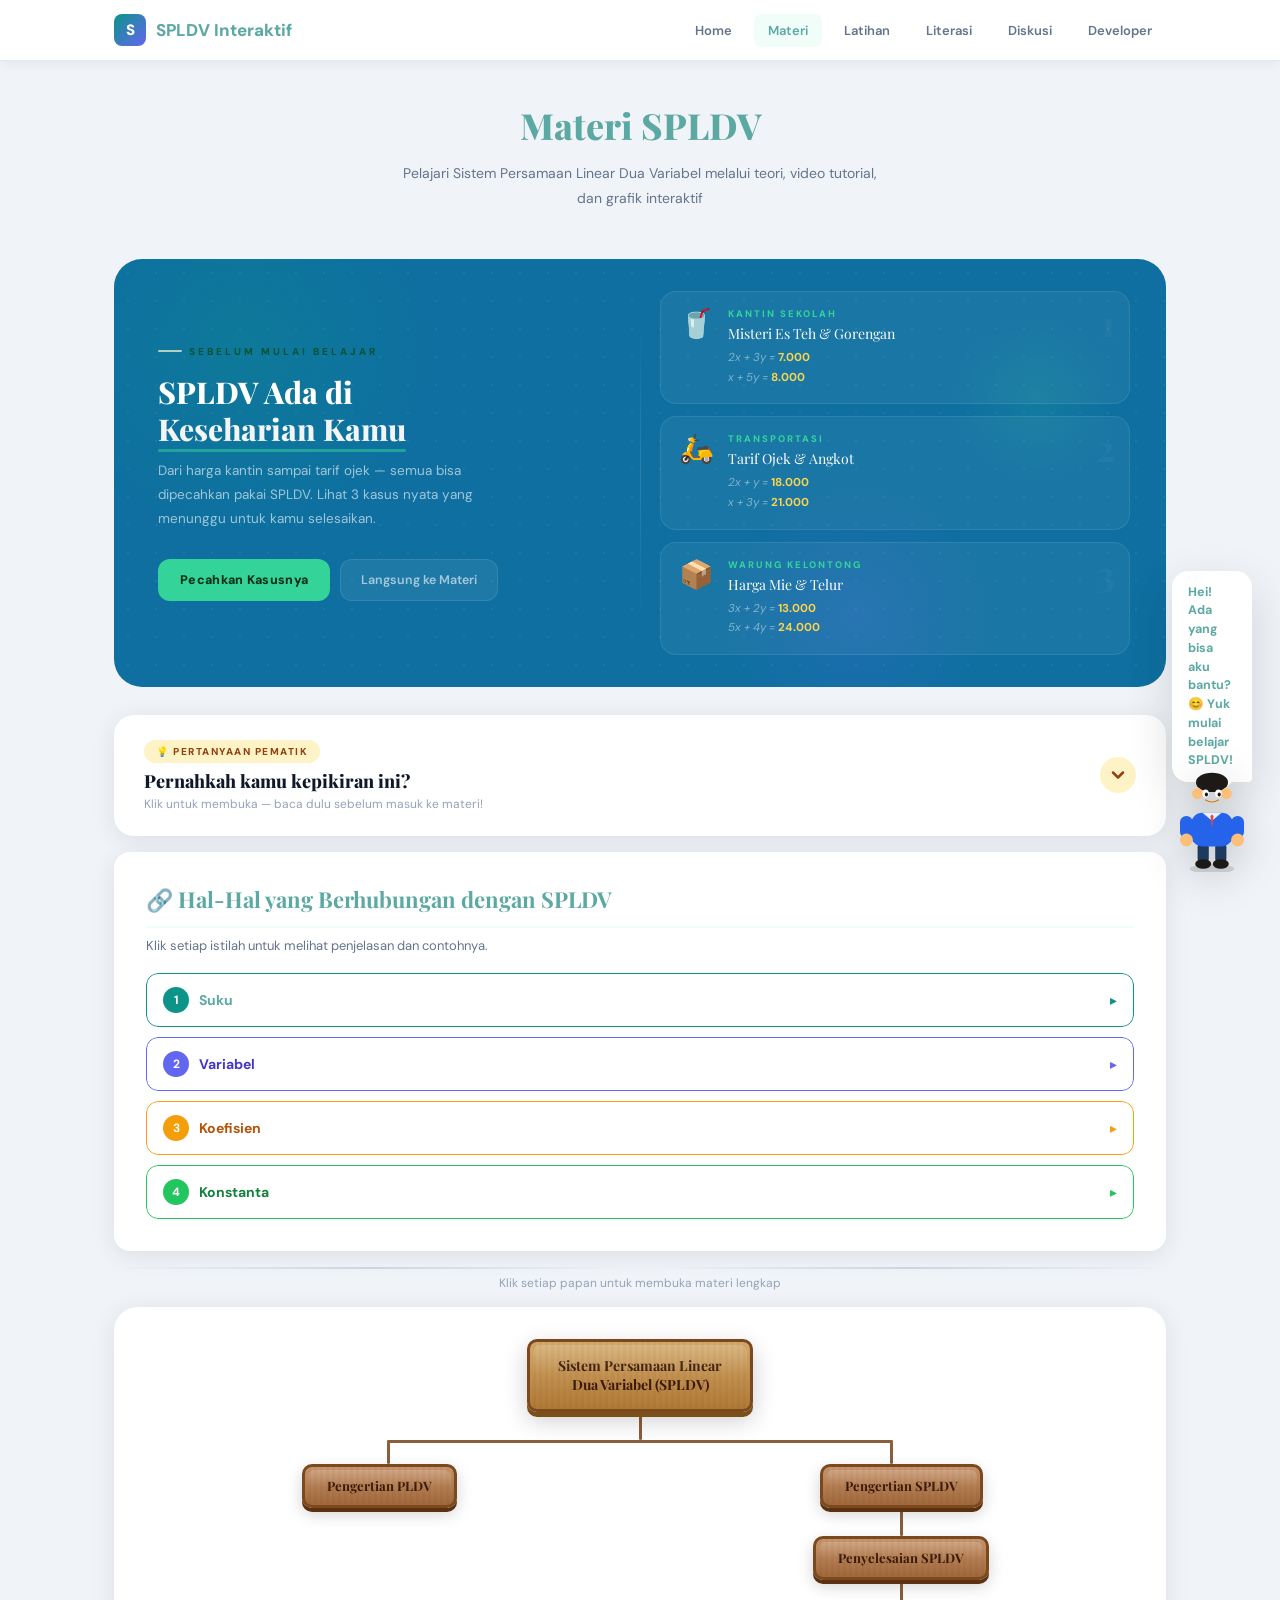
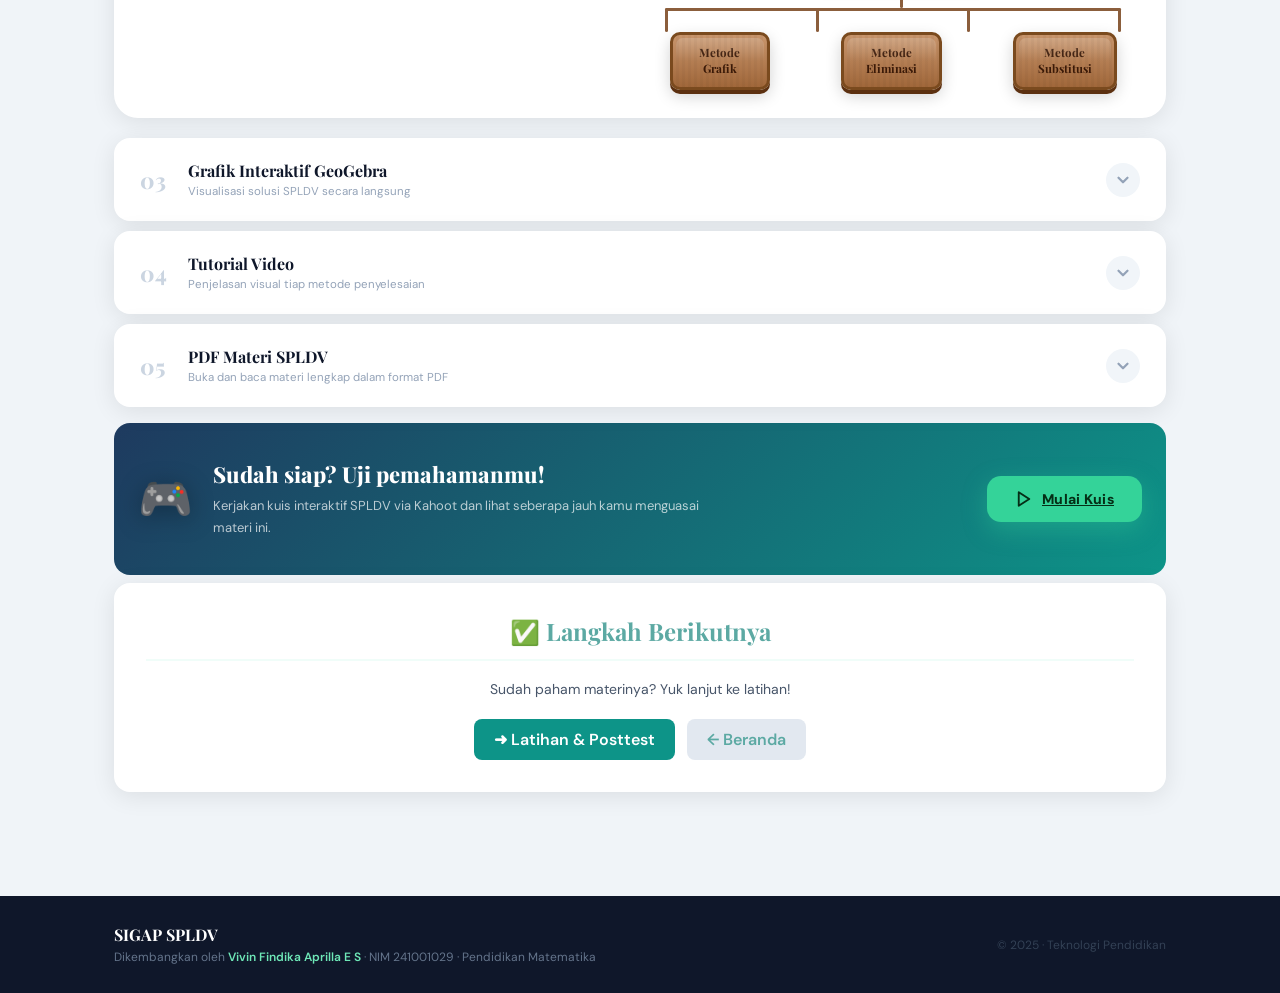
==== Project/materi.html @ 81501640 "Fix tree diagram overflow on mobile (< 480px): reduce gap, padding, and allow text wrapping" ====
<!DOCTYPE html>
<html lang="id">
<head>
  <meta charset="UTF-8">
  <meta name="viewport" content="width=device-width, initial-scale=1.0">
  <title>Materi SPLDV — Media Pembelajaran</title>
  <link rel="preconnect" href="https://fonts.googleapis.com">
  <link href="https://fonts.googleapis.com/css2?family=Playfair+Display:wght@700;800&family=DM+Sans:wght@400;600;700;800&display=swap" rel="stylesheet">
  <link rel="stylesheet" href="assets/css/navbar.css">
  <style>
    :root {
      --teal: #0D9488;
      --teal-d: #5ca9a3;
      --teal-xl: #F0FDF9;
      --indigo: #6366F1;
      --shadow: 0 4px 24px rgba(0,0,0,.09);
      --shadow-lg: 0 16px 48px rgba(0,0,0,.14);
    }

    * {
      box-sizing: border-box;
      margin: 0;
      padding: 0;
    }

    body {
      font-family: 'DM Sans', sans-serif;
      background: #F0F4F8;
      color: #3c62bc;
    }

    .wrapper {
      max-width: 1100px;
      margin: 0 auto;
      padding: 40px 24px 60px;
    }

    .page-header {
      text-align: center;
      margin-bottom: 48px;
    }

    .page-title {
      font-family: 'Playfair Display', serif;
      font-size: 36px;
      font-weight: 800;
      color: var(--teal-d);
      margin-bottom: 12px;
    }

    .page-subtitle {
      font-size: 14px;
      color: #64748B;
      max-width: 500px;
      margin: 0 auto;
      line-height: 1.8;
    }

    .content-section {
      background: white;
      border-radius: 16px;
      padding: 32px;
      margin-bottom: 24px;
      box-shadow: var(--shadow);
    }

    .content-section h2 {
      color: var(--teal-d);
      font-family: 'Playfair Display', serif;
      font-size: 24px;
      margin-bottom: 16px;
      padding-bottom: 12px;
      border-bottom: 2px solid var(--teal-xl);
    }

    .content-section p {
      color: #475569;
      font-size: 14px;
      line-height: 1.8;
      margin-bottom: 16px;
    }

    .method-card {
      background: linear-gradient(135deg, rgba(13, 148, 136, .08), rgba(99, 102, 241, .05));
      border-left: 4px solid var(--teal);
      padding: 20px;
      margin: 16px 0;
      border-radius: 8px;
    }

    .method-card h3 {
      color: var(--teal-d);
      font-size: 16px;
      margin-bottom: 8px;
    }

    .method-card p {
      color: #64748B;
      font-size: 13px;
      margin-bottom: 8px;
    }

    .footer {
      background: #0F172A;
      margin-top: 20px;
    }

    .footer-inner {
      max-width: 1100px;
      margin: 0 auto;
      padding: 28px 24px;
      display: flex;
      align-items: center;
      justify-content: space-between;
      flex-wrap: wrap;
      gap: 12px;
    }

    .footer-brand {
      font-family: 'Playfair Display', serif;
      font-size: 16px;
      font-weight: 700;
      color: white;
      margin-bottom: 4px;
    }

    .footer-sub {
      font-size: 12px;
      color: #64748B;
    }

    .footer-sub span {
      color: #6EE7B7;
      font-weight: 600;
    }

    .footer-right {
      font-size: 12px;
      color: #334155;
    }

    @media (max-width: 768px) {
      body {
        padding-bottom: 80px;
      }

      .wrapper {
        padding: 24px 16px 40px;
      }

      .page-title {
        font-size: 24px;
      }

      .page-subtitle {
        font-size: 13px;
      }

      .content-section {
        padding: 20px;
        margin-bottom: 16px;
      }

      .method-card {
        padding: 16px;
        margin: 12px 0;
      }

      .footer-inner {
        flex-direction: column;
        text-align: center;
      }

      .floating-mascot{bottom:16px;right:16px;}
      .fm-char{width:64px;}
    }

    /* ── LITERASI TEASER ── */
    .lit-teaser {
      position: relative;
      border-radius: 28px;
      overflow: hidden;
      margin-bottom: 28px;
      background: #0e6fa0;
      min-height: 340px;
      display: grid;
      grid-template-columns: 1fr 1fr;
      gap: 0;
    }

    /* kiri — teks */
    .lt-left {
      padding: 44px 40px 44px 44px;
      position: relative;
      z-index: 2;
      display: flex;
      flex-direction: column;
      justify-content: center;
    }

    .lt-eyebrow {
      display: inline-flex;
      align-items: center;
      gap: 7px;
      font-size: 10px;
      font-weight: 800;
      letter-spacing: 3px;
      text-transform: uppercase;
      color: #045438;
      margin-bottom: 16px;
    }
    .lt-eyebrow span {
      display: inline-block;
      width: 24px;
      height: 2px;
      background: #b2cfc4;
      border-radius: 2px;
    }

    .lt-heading {
      font-family: 'Playfair Display', serif;
      font-size: 30px;
      font-weight: 800;
      color: #fff;
      line-height: 1.25;
      margin-bottom: 10px;
    }
    .lt-heading em {
      font-style: normal;
      color: #f3f5f4;
      position: relative;
    }
    .lt-heading em::after {
      content: '';
      position: absolute;
      left: 0; bottom: -3px;
      width: 100%; height: 3px;
      background: #34D399;
      border-radius: 2px;
      opacity: .5;
    }

    .lt-desc {
      font-size: 13.5px;
      color: rgba(255,255,255,.6);
      line-height: 1.8;
      margin-bottom: 28px;
      max-width: 340px;
    }

    .lt-btns {
      display: flex;
      gap: 10px;
      flex-wrap: wrap;
    }
    .lt-btn-main {
      display: inline-flex;
      align-items: center;
      gap: 8px;
      background: #34D399;
      color: #052e16;
      font-size: 12.5px;
      font-weight: 800;
      padding: 12px 22px;
      border-radius: 12px;
      text-decoration: none;
      transition: all .25s cubic-bezier(.34,1.56,.64,1);
      letter-spacing: .3px;
    }
    .lt-btn-main:hover {
      background: #6EE7B7;
      transform: translateY(-3px) scale(1.03);
      box-shadow: 0 12px 32px rgba(52,211,153,.35);
    }
    .lt-btn-skip {
      display: inline-flex;
      align-items: center;
      gap: 6px;
      background: rgba(255,255,255,.07);
      color: rgba(255,255,255,.6);
      font-size: 12.5px;
      font-weight: 600;
      padding: 12px 20px;
      border-radius: 12px;
      text-decoration: none;
      border: 1px solid rgba(255,255,255,.1);
      transition: all .2s;
    }
    .lt-btn-skip:hover {
      background: rgba(255,255,255,.12);
      color: rgba(255,255,255,.9);
    }

    /* kanan — kartu kasus */
    .lt-right {
      position: relative;
      padding: 32px 36px 32px 20px;
      display: flex;
      flex-direction: column;
      justify-content: center;
      gap: 12px;
      z-index: 2;
    }

    /* garis dekoratif vertikal pemisah */
    .lt-right::before {
      content: '';
      position: absolute;
      left: 0; top: 15%; bottom: 15%;
      width: 1px;
      background: linear-gradient(to bottom, transparent, rgba(255,255,255,.12), transparent);
    }

    .lt-card {
      background: rgba(255,255,255,.05);
      border: 1px solid rgba(255,255,255,.09);
      border-radius: 16px;
      padding: 16px 18px;
      display: flex;
      align-items: flex-start;
      gap: 14px;
      transition: all .25s;
      cursor: default;
      position: relative;
      overflow: hidden;
    }
    .lt-card::before {
      content: '';
      position: absolute;
      inset: 0;
      background: linear-gradient(135deg, rgba(52,211,153,.06), transparent);
      opacity: 0;
      transition: opacity .25s;
    }
    .lt-card:hover { border-color: rgba(52,211,153,.3); transform: translateX(4px); }
    .lt-card:hover::before { opacity: 1; }

    .lt-card-icon {
      font-size: 28px;
      flex-shrink: 0;
      line-height: 1;
      margin-top: 2px;
    }
    .lt-card-body {}
    .lt-card-tag {
      font-size: 9.5px;
      font-weight: 800;
      letter-spacing: 2px;
      text-transform: uppercase;
      color: #34D399;
      margin-bottom: 4px;
    }
    .lt-card-title {
      font-family: 'Playfair Display', serif;
      font-size: 14px;
      color: #fff;
      margin-bottom: 5px;
    }
    .lt-card-eq {
      font-size: 11.5px;
      color: rgba(255,255,255,.45);
      font-style: italic;
      line-height: 1.7;
      font-family: 'DM Sans', monospace;
    }
    .lt-card-eq b {
      color: #FCD34D;
      font-style: normal;
    }

    /* nomor pojok kartu */
    .lt-card-num {
      position: absolute;
      top: 12px; right: 14px;
      font-family: 'Playfair Display', serif;
      font-size: 36px;
      font-weight: 800;
      color: rgba(255,255,255,.04);
      line-height: 1;
      user-select: none;
    }

    /* background mesh noise */
    .lt-bg {
      position: absolute;
      inset: 0;
      z-index: 0;
      overflow: hidden;
      pointer-events: none;
    }
    .lt-bg-blob1 {
      position: absolute;
      width: 420px; height: 420px;
      border-radius: 50%;
      background: radial-gradient(circle, rgba(13,148,136,.28) 0%, transparent 65%);
      top: -120px; left: -80px;
    }
    .lt-bg-blob2 {
      position: absolute;
      width: 300px; height: 300px;
      border-radius: 50%;
      background: radial-gradient(circle, rgba(99,102,241,.18) 0%, transparent 65%);
      bottom: -80px; right: 160px;
    }
    .lt-bg-blob3 {
      position: absolute;
      width: 180px; height: 180px;
      border-radius: 50%;
      background: radial-gradient(circle, rgba(52,211,153,.12) 0%, transparent 65%);
      top: 50px; right: 40px;
    }
    /* grid dot pattern */
    .lt-bg-grid {
      position: absolute;
      inset: 0;
      background-image: radial-gradient(rgba(255,255,255,.06) 1px, transparent 1px);
      background-size: 28px 28px;
    }

    @media (max-width: 768px) {
      .lit-teaser {
        grid-template-columns: 1fr;
        min-height: unset;
      }
      .lt-left { padding: 32px 24px 24px; }
      .lt-heading { font-size: 24px; }
      .lt-right { padding: 0 24px 32px; }
      .lt-right::before { display: none; }
    }

    /* ── PERTANYAAN PEMATIK ── */
    .pematik-wrap {
      background: white;
      border-radius: 20px;
      box-shadow: var(--shadow);
      margin-bottom: 16px;
      overflow: hidden;
      border: 2px solid transparent;
      transition: border-color .3s;
    }
    .pematik-wrap.open {
      border-color: var(--amber, #F59E0B);
    }

    .pematik-header {
      display: flex;
      align-items: center;
      justify-content: space-between;
      padding: 22px 28px;
      cursor: pointer;
      gap: 16px;
      transition: background .2s;
    }
    .pematik-header:hover { background: #FFFBEB; }
    .pematik-wrap.open .pematik-header { background: #FFFBEB; border-bottom: 1px solid #FDE68A; }

    .pematik-pill {
      display: inline-flex;
      align-items: center;
      gap: 6px;
      background: #FEF3C7;
      color: #92400E;
      font-size: 10px;
      font-weight: 800;
      letter-spacing: 1.5px;
      text-transform: uppercase;
      padding: 5px 12px;
      border-radius: 20px;
      margin-bottom: 6px;
    }
    .pematik-title {
      font-family: 'Playfair Display', serif;
      font-size: 18px;
      font-weight: 800;
      color: #0F172A;
    }
    .pematik-hint {
      font-size: 12px;
      color: #94A3B8;
      margin-top: 3px;
    }
    .pematik-wrap.open .pematik-hint { display: none; }

    .pematik-arrow {
      width: 36px; height: 36px;
      border-radius: 50%;
      background: #FEF3C7;
      display: flex; align-items: center; justify-content: center;
      color: #92400E;
      flex-shrink: 0;
      transition: transform .35s cubic-bezier(.34,1.56,.64,1), background .2s;
    }
    .pematik-wrap.open .pematik-arrow {
      transform: rotate(180deg);
      background: #F59E0B;
      color: white;
    }

    .pematik-body {
      max-height: 0;
      overflow: hidden;
      transition: max-height .5s cubic-bezier(.4,0,.2,1);
    }
    .pematik-wrap.open .pematik-body { max-height: 600px; }

    .pematik-content {
      padding: 24px 28px 28px;
    }
    .pematik-icon-big {
      font-size: 48px;
      text-align: center;
      margin-bottom: 16px;
    }
    .pematik-content p {
      font-size: 14px;
      color: #475569;
      line-height: 1.85;
      margin-bottom: 12px;
    }

    .pematik-questions {
      margin: 20px 0;
      display: flex;
      flex-direction: column;
      gap: 12px;
    }
    .pematik-q {
      display: flex;
      align-items: flex-start;
      gap: 14px;
      background: linear-gradient(135deg, #FFFBEB, #FFF7ED);
      border-left: 4px solid #F59E0B;
      border-radius: 0 12px 12px 0;
      padding: 14px 18px;
      font-size: 13.5px;
      color: #334155;
      line-height: 1.7;
    }
    .pematik-q strong { color: #92400E; }
    .pq-mark {
      width: 28px; height: 28px;
      border-radius: 50%;
      background: #F59E0B;
      color: white;
      font-size: 15px;
      font-weight: 900;
      display: flex; align-items: center; justify-content: center;
      flex-shrink: 0;
      margin-top: 1px;
    }
    .pematik-cta {
      text-align: center;
      font-size: 13px;
      font-weight: 700;
      color: var(--teal-d);
      background: var(--teal-xl);
      border-radius: 10px;
      padding: 12px 16px;
      margin-top: 8px;
    }

    /* ── DIVIDER LABEL MATERI ── */
    .materi-label-row {
      display: flex;
      align-items: center;
      gap: 14px;
      margin: 24px 0 16px;
    }
    .materi-label-line {
      flex: 1;
      height: 1.5px;
      background: linear-gradient(to right, transparent, #CBD5E1, transparent);
    }
    .materi-label-text {
      font-size: 11px;
      font-weight: 800;
      letter-spacing: 2.5px;
      text-transform: uppercase;
      color: #94A3B8;
      white-space: nowrap;
    }

    /* ── ACCORDION MATERI ── */
    .accordion-wrap {
      display: flex;
      flex-direction: column;
      gap: 10px;
      margin-bottom: 16px;
    }

    .acc-item {
      background: white;
      border-radius: 16px;
      box-shadow: var(--shadow);
      overflow: hidden;
      border: 2px solid transparent;
      transition: border-color .25s, box-shadow .25s;
    }
    .acc-item.open {
      border-color: var(--teal);
      box-shadow: 0 8px 32px rgba(13,148,136,.12);
    }

    .acc-header {
      display: flex;
      align-items: center;
      justify-content: space-between;
      padding: 20px 24px;
      cursor: pointer;
      gap: 16px;
      transition: background .2s;
    }
    .acc-header:hover { background: var(--teal-xl); }
    .acc-item.open .acc-header { background: var(--teal-xl); border-bottom: 1px solid #CCFBF1; }

    .acc-header-left {
      display: flex;
      align-items: center;
      gap: 16px;
    }

    .acc-num {
      font-family: 'Playfair Display', serif;
      font-size: 22px;
      font-weight: 800;
      color: #CBD5E1;
      line-height: 1;
      min-width: 32px;
      transition: color .25s;
    }
    .acc-item.open .acc-num { color: var(--teal); }

    .acc-title {
      font-family: 'Playfair Display', serif;
      font-size: 16px;
      font-weight: 700;
      color: #0F172A;
      margin-bottom: 3px;
    }
    .acc-sub {
      font-size: 11.5px;
      color: #94A3B8;
    }
    .acc-item.open .acc-sub { color: var(--teal); }

    .acc-icon {
      width: 34px; height: 34px;
      border-radius: 50%;
      background: #F1F5F9;
      display: flex; align-items: center; justify-content: center;
      color: #94A3B8;
      flex-shrink: 0;
      transition: transform .35s cubic-bezier(.34,1.56,.64,1), background .2s, color .2s;
    }
    .acc-item.open .acc-icon {
      transform: rotate(180deg);
      background: var(--teal);
      color: white;
    }

    .acc-body {
      max-height: 0;
      overflow: hidden;
      transition: max-height .5s cubic-bezier(.4,0,.2,1);
    }
    .acc-item.open .acc-body { max-height: 1200px; }

    .acc-content {
      padding: 20px 24px 24px;
    }
    .acc-content p {
      color: #475569;
      font-size: 14px;
      line-height: 1.8;
    }
    .acc-formula {
      text-align: center;
      font-style: italic;
      color: var(--teal-d);
      font-size: 15px;
      line-height: 2;
      background: var(--teal-xl);
      border-radius: 10px;
      padding: 14px;
      margin: 14px 0;
    }

    @media (max-width: 768px) {
      .pematik-header { padding: 18px 20px; }
      .pematik-content { padding: 18px 20px 22px; }
      .acc-header { padding: 16px 18px; }
      .acc-content { padding: 16px 18px 20px; }
    }

    /* ── NESTED ACCORDION ── */
    .nacc-item {
      border: 1.5px solid #E2E8F0;
      border-radius: 12px;
      margin-bottom: 10px;
      overflow: hidden;
      transition: border-color .25s;
      background: #FAFAFA;
    }
    .nacc-item:last-child { margin-bottom: 0; }
    .nacc-item.open {
      border-color: var(--teal);
      background: white;
    }

    .nacc-header {
      display: flex;
      align-items: center;
      justify-content: space-between;
      padding: 14px 18px;
      cursor: pointer;
      gap: 12px;
      transition: background .2s;
      border-radius: 12px;
    }
    .nacc-header:hover { background: var(--teal-xl); }
    .nacc-item.open .nacc-header {
      background: var(--teal-xl);
      border-radius: 12px 12px 0 0;
      border-bottom: 1px solid #CCFBF1;
    }

    .nacc-header-left {
      display: flex;
      align-items: center;
      gap: 12px;
    }
    .nacc-dot {
      width: 10px; height: 10px;
      border-radius: 50%;
      flex-shrink: 0;
    }
    .nacc-title {
      font-size: 14px;
      font-weight: 700;
      color: #0F172A;
    }
    .nacc-item.open .nacc-title { color: var(--teal-d); }

    .nacc-arrow {
      width: 28px; height: 28px;
      border-radius: 50%;
      background: #F1F5F9;
      display: flex; align-items: center; justify-content: center;
      color: #94A3B8;
      flex-shrink: 0;
      transition: transform .3s cubic-bezier(.34,1.56,.64,1), background .2s, color .2s;
    }
    .nacc-item.open .nacc-arrow {
      transform: rotate(180deg);
      background: var(--teal);
      color: white;
    }

    .nacc-body {
      max-height: 0;
      overflow: hidden;
      transition: max-height .4s cubic-bezier(.4,0,.2,1);
    }
    .nacc-item.open .nacc-body { max-height: 800px; }

    .nacc-content {
      padding: 16px 18px 18px;
    }
    .nacc-content p {
      font-size: 13.5px;
      color: #475569;
      line-height: 1.8;
    }

    .nacc-chips {
      display: flex;
      flex-wrap: wrap;
      gap: 8px;
      margin: 12px 0 16px;
    }
    .nacc-chip {
      font-size: 11.5px;
      font-weight: 600;
      padding: 5px 12px;
      border-radius: 20px;
    }
    .nacc-chip-green { background: #D1FAE5; color: #065F46; }
    .nacc-chip-red   { background: #FEE2E2; color: #991B1B; }

    /* ── SOAL PLACEHOLDER ── */
    .soal-placeholder {
      background: #F8FAFC;
      border: 1.5px dashed #CBD5E1;
      border-radius: 10px;
      padding: 16px 18px;
      margin-top: 12px;
    }
    .soal-label {
      font-size: 10px;
      font-weight: 800;
      letter-spacing: 1.5px;
      text-transform: uppercase;
      color: var(--teal-d);
      margin-bottom: 8px;
    }
    .soal-text {
      font-size: 13px;
      color: #94A3B8;
      font-style: italic;
      line-height: 1.7;
    }
    .soal-divider {
      height: 1px;
      background: #E2E8F0;
      margin: 12px 0;
    }

    /* ── PETA KONSEP ── */
    .konsep-section {
      margin-bottom: 20px;
    }
    .konsep-label-row {
      display: flex; align-items: center; gap: 14px; margin-bottom: 6px;
    }
    .konsep-label-line { flex:1; height:1.5px; background:linear-gradient(to right,transparent,#CBD5E1,transparent); }
    .konsep-label-text { font-size:11px; font-weight:800; letter-spacing:2.5px; text-transform:uppercase; color:#94A3B8; white-space:nowrap; }
    .konsep-hint { text-align:center; font-size:12px; color:#94A3B8; margin-bottom:16px; }

    .konsep-wrap {
      background: white;
      border-radius: 24px;
      box-shadow: var(--shadow);
      padding: 32px 20px 28px;
      overflow: hidden;
    }

    /* Tree layout */
    .tree { display:flex; flex-direction:column; align-items:center; gap:0; }

    /* NODE papan kayu */
    .pnode {
      position: relative;
      background: linear-gradient(180deg, #C8956C 0%, #A0673A 100%);
      border: 3px solid #7A4A1E;
      border-radius: 10px;
      padding: 10px 22px;
      font-family: 'Playfair Display', serif;
      font-size: 13px;
      font-weight: 700;
      color: #3B1A08;
      text-align: center;
      cursor: pointer;
      box-shadow: 0 4px 0 #5C3010, 0 6px 16px rgba(0,0,0,.18);
      transition: transform .2s cubic-bezier(.34,1.56,.64,1), box-shadow .2s;
      user-select: none;
      white-space: nowrap;
      line-height: 1.4;
      min-width: 130px;
    }
    .pnode::before {
      content: '';
      position: absolute;
      inset: 3px;
      border-radius: 7px;
      background: linear-gradient(180deg, rgba(255,255,255,.18) 0%, transparent 50%);
      pointer-events: none;
    }
    /* grain texture */
    .pnode::after {
      content: '';
      position: absolute;
      inset: 0;
      border-radius: 8px;
      background-image: repeating-linear-gradient(
        90deg, transparent, transparent 3px,
        rgba(0,0,0,.03) 3px, rgba(0,0,0,.03) 6px
      );
      pointer-events: none;
    }
    .pnode:hover { transform: translateY(-4px) scale(1.04); box-shadow: 0 8px 0 #5C3010, 0 12px 28px rgba(0,0,0,.22); }
    .pnode:active { transform: translateY(1px); box-shadow: 0 2px 0 #5C3010, 0 4px 12px rgba(0,0,0,.18); }

    /* root lebih besar */
    .pnode-root {
      font-size: 14px;
      padding: 14px 28px;
      min-width: 200px;
      background: linear-gradient(180deg, #D4A96A 0%, #B07835 100%);
      box-shadow: 0 5px 0 #7A5018, 0 8px 24px rgba(0,0,0,.2);
    }

    /* BRANCH CONNECTOR */
    .branch-h {
      display: flex;
      align-items: flex-start;
      justify-content: center;
      gap: 0;
      position: relative;
      width: 100%;
    }

    /* vertical line down from parent */
    .vline-down {
      width: 3px;
      background: #8B5E3C;
      border-radius: 2px;
      align-self: center;
    }

    /* horizontal bar connecting children */
    .hbar {
      display: flex;
      align-items: flex-start;
      justify-content: center;
      position: relative;
    }
    .hbar::before {
      content: '';
      position: absolute;
      top: 0; left: 50%; right: 50%;
      height: 3px;
      background: #8B5E3C;
      border-radius: 2px;
      transition: left .3s, right .3s;
    }

    /* tree rows */
    .tree-row {
      display: flex;
      align-items: flex-start;
      justify-content: center;
      gap: 32px;
      position: relative;
    }
    .tree-row::before {
      content: '';
      position: absolute;
      top: 0;
      height: 3px;
      background: #8B5E3C;
      border-radius: 2px;
    }

    .tree-col {
      display: flex;
      flex-direction: column;
      align-items: center;
      gap: 0;
    }

    .connector-v {
      width: 3px;
      min-height: 24px;
      background: #8B5E3C;
      border-radius: 2px;
    }
    .connector-h-wrap {
      position: relative;
      display: flex;
      justify-content: center;
    }

    /* ── MODAL FULL ── */
    /* ── MODAL PDF MATERI ── */
    .pdf-modal-overlay{display:none;position:fixed;inset:0;background:rgba(0,0,0,.65);z-index:3000;align-items:center;justify-content:center;padding:20px;}
    .pdf-modal-overlay.open{display:flex;}
    .pdf-modal-box{background:white;border-radius:20px;width:100%;max-width:860px;max-height:90vh;display:flex;flex-direction:column;box-shadow:0 32px 80px rgba(0,0,0,.3);overflow:hidden;}
    .pdf-modal-header{padding:16px 22px;display:flex;align-items:center;justify-content:space-between;border-bottom:1px solid #F1F5F9;background:#F8FAFC;flex-shrink:0;}
    .pmh-left{display:flex;align-items:center;gap:12px;}
    .pmh-icon{font-size:22px;}
    .pmh-title{font-family:'Playfair Display',serif;font-size:15px;font-weight:700;color:#0F172A;}
    .pmh-sub{font-size:11px;color:#94A3B8;margin-top:1px;}
    .pmh-close{width:34px;height:34px;border-radius:50%;background:#F1F5F9;border:none;cursor:pointer;font-size:15px;display:flex;align-items:center;justify-content:center;color:#64748B;transition:background .2s;}
    .pmh-close:hover{background:#E2E8F0;}
    .pdf-modal-body{flex:1;overflow:hidden;display:flex;flex-direction:column;min-height:0;}
    .pdf-upload-zone{flex:1;display:flex;flex-direction:column;align-items:center;justify-content:center;padding:40px;text-align:center;gap:14px;}
    .puz-icon{font-size:48px;}
    .puz-title{font-family:'Playfair Display',serif;font-size:17px;font-weight:700;color:#0F172A;}
    .puz-sub{font-size:13px;color:#64748B;max-width:300px;line-height:1.6;}
    .puz-btn{display:inline-flex;align-items:center;gap:8px;background:linear-gradient(135deg,#0D9488,#0369A1);color:white;font-size:13px;font-weight:700;padding:12px 24px;border-radius:12px;border:none;cursor:pointer;font-family:'DM Sans',sans-serif;transition:opacity .2s;}
    .puz-btn:hover{opacity:.85;}
    .pdf-view-frame{flex:1;width:100%;border:none;min-height:500px;display:none;}
    .pdf-loaded-bar{display:none;align-items:center;justify-content:space-between;padding:9px 16px;background:#F8FAFC;border-top:1px solid #F1F5F9;flex-shrink:0;}
    .plb-name{font-size:12px;color:#475569;font-weight:600;}
    .plb-change{font-size:11px;color:var(--teal);font-weight:700;background:none;border:none;cursor:pointer;text-decoration:underline;font-family:'DM Sans',sans-serif;}

    /* Tombol PDF bawah video */
    .btn-pdf-materi{display:inline-flex;align-items:center;gap:10px;background:linear-gradient(135deg,#0F766E,#0369A1);color:white;font-size:13px;font-weight:700;padding:13px 24px;border-radius:12px;border:none;cursor:pointer;font-family:'DM Sans',sans-serif;transition:all .22s;box-shadow:0 4px 16px rgba(13,148,136,.25);}
    .btn-pdf-materi:hover{transform:translateY(-2px);box-shadow:0 8px 24px rgba(13,148,136,.35);}
    .btn-pdf-wrap{display:flex;justify-content:center;margin-top:20px;}

    .modal-overlay {
      position: fixed; inset:0;
      background: rgba(15,23,42,.6);
      backdrop-filter: blur(6px);
      z-index: 900;
      opacity: 0; pointer-events: none;
      transition: opacity .3s;
    }
    .modal-overlay.active { opacity:1; pointer-events:all; }

    .modal-full {
      position: fixed;
      top: 50%; left: 50%;
      transform: translate(-50%, -48%) scale(.94);
      width: min(680px, 95vw);
      max-height: 90vh;
      background: white;
      border-radius: 28px;
      box-shadow: 0 40px 100px rgba(0,0,0,.3);
      z-index: 901;
      opacity: 0; pointer-events: none;
      transition: all .4s cubic-bezier(.34,1.16,.64,.99);
      display: flex;
      flex-direction: column;
      overflow: hidden;
    }
    .modal-full.active {
      opacity:1; pointer-events:all;
      transform: translate(-50%, -50%) scale(1);
    }

    .mf-header {
      padding: 28px 32px 24px;
      position: relative;
      flex-shrink: 0;
    }
    .mf-tag {
      font-size: 10px; font-weight:800; letter-spacing:2.5px;
      text-transform:uppercase; color:rgba(255,255,255,.75);
      margin-bottom: 6px;
    }
    .mf-title {
      font-family: 'Playfair Display', serif;
      font-size: 26px; font-weight:800; color:white; line-height:1.2;
    }
    .mf-close {
      position: absolute; top:20px; right:20px;
      width:36px; height:36px; border-radius:50%;
      background: rgba(255,255,255,.2); border:none;
      color:white; font-size:16px; cursor:pointer;
      display:flex; align-items:center; justify-content:center;
      transition: background .2s, transform .2s;
    }
    .mf-close:hover { background:rgba(255,255,255,.35); transform:scale(1.1); }

    .mf-body {
      padding: 28px 32px 32px;
      overflow-y: auto;
      flex: 1;
      min-height: 0;
    }
    .mf-body p {
      font-size: 14.5px; color: #334155; line-height: 1.85; margin-bottom: 12px;
    }
    .mf-formula {
      text-align:center; font-size:17px; font-style:italic;
      color: var(--teal-d); line-height: 2.2;
      background: var(--teal-xl);
      border-radius: 14px; padding: 18px; margin: 16px 0;
      border: 1.5px solid #A7F3D0;
      font-weight: 600;
    }
    .mf-chips { display:flex; flex-wrap:wrap; gap:8px; margin: 16px 0; }
    .mfc-green { font-size:12.5px; font-weight:600; padding:6px 14px; border-radius:20px; background:#D1FAE5; color:#065F46; }
    .mfc-red   { font-size:12.5px; font-weight:600; padding:6px 14px; border-radius:20px; background:#FEE2E2; color:#991B1B; }

    .mf-divider { height:1px; background:#F1F5F9; margin: 20px 0; }

    .mf-soal-block {
      background: #F8FAFC;
      border: 2px dashed #CBD5E1;
      border-radius: 16px;
      padding: 20px 22px;
      margin-top: 4px;
    }
    .mf-soal-label {
      font-size: 10px; font-weight:800; letter-spacing:2px;
      text-transform:uppercase; color:var(--teal-d);
      margin-bottom: 10px;
      display: flex; align-items:center; gap:8px;
    }
    .mf-soal-label::after {
      content:''; flex:1; height:1px; background:#E2E8F0;
    }
    .mf-soal-text {
      font-size:13.5px; color:#94A3B8; font-style:italic; line-height:1.8;
    }
    .mf-soal-divider { height:1.5px; background:#E2E8F0; margin:16px 0; }

    .mf-method-grid {
      display: grid;
      grid-template-columns: 1fr 1fr;
      gap: 12px;
      margin-top: 16px;
    }
    .mf-method-card {
      background: #F8FAFC;
      border-radius: 14px;
      padding: 16px;
      border-left: 4px solid;
    }
    .mf-method-card strong { display:block; font-size:13px; color:#0F172A; margin-bottom:4px; }
    .mf-method-card span { font-size:12px; color:#64748B; line-height:1.6; }

    @media (max-width: 768px) {
      .tree-row { gap: 12px; }
      .pnode { font-size:11px; padding:8px 12px; min-width:90px; }
      .pnode-root { font-size:12px; min-width:150px; }
      .mf-header { padding:20px 20px 16px; }
      .mf-title { font-size:20px; }
      .mf-body { padding:20px 20px 24px; }
      .mf-method-grid { grid-template-columns:1fr; }
    }

    @media (max-width: 480px) {
      .tree-row { gap: 6px; }
      .pnode { font-size:10px; padding:6px 10px; min-width:70px; white-space: normal; line-height: 1.2; }
      .pnode-root { font-size:11px; padding:10px 16px; min-width:120px; }
      .connector-v { min-height: 16px; }
      .mf-header { padding:16px 16px 12px; }
      .mf-title { font-size:18px; }
      .mf-body { padding:16px 16px 20px; }
    }

    /* ── FLOATING MASCOT ── */
    /* ── FLOATING MASCOT ── */
    .floating-mascot{position:fixed;bottom:28px;right:28px;z-index:999;cursor:pointer;transition:transform .3s cubic-bezier(.34,1.56,.64,1);}
    .floating-mascot:hover{transform:translateY(-6px) scale(1.05);}
    .fm-char{width:80px;height:auto;display:block;filter:drop-shadow(0 8px 20px rgba(0,0,0,.2));}
    .fm-bubble{position:absolute;bottom:90px;right:0;background:white;border-radius:16px 16px 4px 16px;padding:12px 16px;font-size:12.5px;font-weight:700;color:var(--teal-d);box-shadow:var(--shadow-lg);opacity:0;transform:translateY(10px) scale(.85);transition:opacity .35s cubic-bezier(.34,1.26,.64,.99), transform .35s cubic-bezier(.34,1.26,.64,.99);pointer-events:none;max-width:200px;white-space:normal;text-align:left;line-height:1.5;}
    .fm-bubble::after{content:'';position:absolute;bottom:-8px;right:20px;width:0;height:0;border-left:8px solid transparent;border-right:8px solid transparent;border-top:8px solid white;}
    .floating-mascot:hover .fm-bubble{opacity:1;transform:translateY(0) scale(1);}
    .floating-mascot.show-bubble .fm-bubble{opacity:1;transform:translateY(0) scale(1);}
  </style>
  <link rel="stylesheet" href="assets/css/page-transition.css">
</head>
<body>

<!-- ── NAVBAR CONTAINER ── -->
<div id="navbar-container"></div>

<!-- ── WRAPPER ── -->
<div class="wrapper">

  <!-- PAGE HEADER -->
  <div class="page-header">
    <h1 class="page-title"> Materi SPLDV</h1>
    <p class="page-subtitle">Pelajari Sistem Persamaan Linear Dua Variabel melalui teori, video tutorial, dan grafik interaktif</p>
  </div>

  <!-- LITERASI TEASER -->
  <div class="lit-teaser">
    <!-- bg dekorasi -->
    <div class="lt-bg">
      <div class="lt-bg-grid"></div>
      <div class="lt-bg-blob1"></div>
      <div class="lt-bg-blob2"></div>
      <div class="lt-bg-blob3"></div>
    </div>

    <!-- kiri: teks -->
    <div class="lt-left">
      <div class="lt-eyebrow"><span></span> Sebelum Mulai Belajar</div>
      <div class="lt-heading">SPLDV Ada di<br><em>Keseharian Kamu</em></div>
      <p class="lt-desc">Dari harga kantin sampai tarif ojek — semua bisa dipecahkan pakai SPLDV. Lihat 3 kasus nyata yang menunggu untuk kamu selesaikan.</p>
      <div class="lt-btns">
        <a href="literasi.html" class="lt-btn-main"> Pecahkan Kasusnya</a>
        <a href="#materi-mulai" class="lt-btn-skip">Langsung ke Materi </a>
      </div>
    </div>

    <!-- kanan: preview kartu kasus -->
    <div class="lt-right">

      <div class="lt-card">
        <div class="lt-card-num">1</div>
        <div class="lt-card-icon">🥤</div>
        <div class="lt-card-body">
          <div class="lt-card-tag">Kantin Sekolah</div>
          <div class="lt-card-title">Misteri Es Teh &amp; Gorengan</div>
          <div class="lt-card-eq">2x + 3y = <b>7.000</b><br>x + 5y = <b>8.000</b></div>
        </div>
      </div>

      <div class="lt-card">
        <div class="lt-card-num">2</div>
        <div class="lt-card-icon">🛵</div>
        <div class="lt-card-body">
          <div class="lt-card-tag">Transportasi</div>
          <div class="lt-card-title">Tarif Ojek &amp; Angkot</div>
          <div class="lt-card-eq">2x + y = <b>18.000</b><br>x + 3y = <b>21.000</b></div>
        </div>
      </div>

      <div class="lt-card">
        <div class="lt-card-num">3</div>
        <div class="lt-card-icon">📦</div>
        <div class="lt-card-body">
          <div class="lt-card-tag">Warung Kelontong</div>
          <div class="lt-card-title">Harga Mie &amp; Telur</div>
          <div class="lt-card-eq">3x + 2y = <b>13.000</b><br>5x + 4y = <b>24.000</b></div>
        </div>
      </div>

    </div>
  </div>

  <!-- ── PERTANYAAN PEMATIK ── -->
  <div class="pematik-wrap" id="materi-mulai">
    <div class="pematik-header" onclick="togglePematik()">
      <div class="pematik-left">
        <div class="pematik-pill">💡 Pertanyaan Pematik</div>
        <div class="pematik-title">Pernahkah kamu kepikiran ini?</div>
        <div class="pematik-hint">Klik untuk membuka — baca dulu sebelum masuk ke materi!</div>
      </div>
      <div class="pematik-arrow" id="pematikArrow">
        <svg width="20" height="20" viewBox="0 0 20 20" fill="none"><path d="M5 7.5L10 12.5L15 7.5" stroke="currentColor" stroke-width="2.5" stroke-linecap="round" stroke-linejoin="round"/></svg>
      </div>
    </div>
    <div class="pematik-body" id="pematikBody">
      <div class="pematik-content">
        <div class="pematik-icon-big">🏪</div>
        <p>Dalam masalah jual beli, sering kita menjumpai harga sejumlah barang namun belum diketahui harga masing-masing barangnya ataupun jumlah barangnya, dan dalam hal sebaliknya. Padahal kegiatan jual beli merupakan aktivitas sehari-hari orang di Indonesia pada umumnya.</p>
        <p>Diharapkan kalian mengikuti pembelajaran dengan baik agar dapat menerapkan ilmu yang dimiliki dalam kehidupan sehari-hari.</p>
        <div class="pematik-questions">
          <div class="pematik-q">
            <span class="pq-mark">?</span>
            <span>Banyak sekali masalah yang berkaitan dengan persamaan linear dua variabel — <strong>bagaimana menyatakan masalah tersebut ke dalam persamaan linear dua variabel?</strong></span>
          </div>
          <div class="pematik-q">
            <span class="pq-mark">?</span>
            <span><strong>Bagaimana cara menuliskannya dengan persamaan?</strong> Pikirkan dulu sebelum membaca materinya!</span>
          </div>
        </div>
        <div class="pematik-cta">Sudah punya jawaban di kepalamu? Yuk buktikan dengan membaca materi di bawah! 👇</div>
      </div>
    </div>
  </div>

  <!-- ── HAL-HAL YANG BERHUBUNGAN DENGAN SPLDV ── -->
  <div class="content-section" style="margin-bottom:16px;">
    <h2 style="font-family:'Playfair Display',serif;font-size:22px;color:var(--teal-d);margin-bottom:6px;padding-bottom:12px;border-bottom:2px solid var(--teal-xl);">🔗 Hal-Hal yang Berhubungan dengan SPLDV</h2>
    <p style="font-size:13px;color:#64748B;margin-bottom:16px;">Klik setiap istilah untuk melihat penjelasan dan contohnya.</p>

    <div style="display:flex;flex-direction:column;gap:10px;" id="spldv-terms">

      <!-- 1. Suku -->
      <div class="term-item" id="term1">
        <div class="term-header" onclick="toggleTerm('term1')">
          <div style="display:flex;align-items:center;gap:10px;">
            <div style="width:26px;height:26px;border-radius:50%;background:var(--teal);color:white;display:flex;align-items:center;justify-content:center;font-size:12px;font-weight:700;flex-shrink:0;">1</div>
            <span style="font-weight:700;font-size:14px;color:var(--teal-d);">Suku</span>
          </div>
          <span class="term-arrow">▸</span>
        </div>
        <div class="term-body">
          <p>Suku adalah bagian dari bentuk aljabar yang terdiri dari variabel, koefisien, dan/atau konstanta. Suku dipisahkan oleh tanda penjumlahan (+) atau pengurangan (−).</p>
          <div class="term-example">
            <strong>Contoh:</strong> <span style="font-family:monospace;">7x − y + 3</span><br>
            Suku-sukunya adalah: <span style="font-family:monospace;font-weight:700;">7x</span>, <span style="font-family:monospace;font-weight:700;">−y</span>, dan <span style="font-family:monospace;font-weight:700;">3</span>.
          </div>
        </div>
      </div>

      <!-- 2. Variabel -->
      <div class="term-item" id="term2">
        <div class="term-header" onclick="toggleTerm('term2')" style="border-color:#6366F1;">
          <div style="display:flex;align-items:center;gap:10px;">
            <div style="width:26px;height:26px;border-radius:50%;background:#6366F1;color:white;display:flex;align-items:center;justify-content:center;font-size:12px;font-weight:700;flex-shrink:0;">2</div>
            <span style="font-weight:700;font-size:14px;color:#4338CA;">Variabel</span>
          </div>
          <span class="term-arrow" style="color:#6366F1;">▸</span>
        </div>
        <div class="term-body" style="border-color:#6366F1;background:#EEF2FF;">
          <p>Variabel adalah simbol (biasanya huruf) yang mewakili suatu nilai yang belum diketahui atau dapat berubah.</p>
          <div class="term-example" style="background:white;border-left-color:#6366F1;">
            <strong>Contoh:</strong><br>
            • x = banyak boneka ikan<br>
            • y = banyak boneka beruang<br><br>
            Jika Sasa punya 5 boneka ikan dan 2 boneka beruang, maka model aljabarnya: <span style="font-family:monospace;font-weight:700;">5x + 2y</span><br><br>
            <span style="color:#6366F1;">👉 <strong>Catatan penting:</strong> Ini bukan "persamaan" karena belum ada tanda sama dengan (=), jadi lebih tepat disebut <em>bentuk aljabar</em>.</span>
          </div>
        </div>
      </div>

      <!-- 3. Koefisien -->
      <div class="term-item" id="term3">
        <div class="term-header" onclick="toggleTerm('term3')" style="border-color:#F59E0B;">
          <div style="display:flex;align-items:center;gap:10px;">
            <div style="width:26px;height:26px;border-radius:50%;background:#F59E0B;color:white;display:flex;align-items:center;justify-content:center;font-size:12px;font-weight:700;flex-shrink:0;">3</div>
            <span style="font-weight:700;font-size:14px;color:#B45309;">Koefisien</span>
          </div>
          <span class="term-arrow" style="color:#F59E0B;">▸</span>
        </div>
        <div class="term-body" style="border-color:#F59E0B;background:#FFF7ED;">
          <p>Koefisien adalah bilangan yang menyertai variabel (menunjukkan banyaknya variabel tersebut).</p>
          <div class="term-example" style="background:white;border-left-color:#F59E0B;">
            <strong>Contoh:</strong> <span style="font-family:monospace;">3x + 4y</span><br>
            Koefisien dari:<br>
            • x adalah <strong>3</strong><br>
            • y adalah <strong>4</strong>
          </div>
        </div>
      </div>

      <!-- 4. Konstanta -->
      <div class="term-item" id="term4">
        <div class="term-header" onclick="toggleTerm('term4')" style="border-color:#22C55E;">
          <div style="display:flex;align-items:center;gap:10px;">
            <div style="width:26px;height:26px;border-radius:50%;background:#22C55E;color:white;display:flex;align-items:center;justify-content:center;font-size:12px;font-weight:700;flex-shrink:0;">4</div>
            <span style="font-weight:700;font-size:14px;color:#15803D;">Konstanta</span>
          </div>
          <span class="term-arrow" style="color:#22C55E;">▸</span>
        </div>
        <div class="term-body" style="border-color:#22C55E;background:#F0FDF4;">
          <p>Konstanta adalah bilangan yang tidak memiliki variabel, sehingga nilainya tetap.</p>
          <div class="term-example" style="background:white;border-left-color:#22C55E;">
            <strong>Contoh:</strong> <span style="font-family:monospace;">4x + 8y + 16</span><br>
            Konstanta pada bentuk tersebut adalah <strong>16</strong>, karena tidak dipengaruhi oleh variabel.
          </div>
        </div>
      </div>

    </div>
  </div>

  <style>
    .term-item { border-radius: 12px; overflow: hidden; }
    .term-header { display:flex; align-items:center; justify-content:space-between; padding:13px 16px; background:white; border:1.5px solid var(--teal); border-radius:12px; cursor:pointer; transition:background .2s; }
    .term-header:hover { background: var(--teal-xl); }
    .term-item.open .term-header { border-radius: 12px 12px 0 0; background: var(--teal-xl); }
    .term-arrow { font-size:14px; color:var(--teal); transition: transform .3s; }
    .term-item.open .term-arrow { transform: rotate(90deg); }
    .term-body { display:none; padding:14px 16px; background:var(--teal-xl); border:1.5px solid var(--teal); border-top:none; border-radius:0 0 12px 12px; }
    .term-item.open .term-body { display:block; }
    .term-body p { font-size:13px; color:#475569; line-height:1.8; margin-bottom:10px; }
    .term-example { background:white; border-left:4px solid var(--teal); border-radius:0 8px 8px 0; padding:10px 14px; font-size:13px; color:#374151; line-height:1.8; }
  </style>

  <script>
    function toggleTerm(id) {
      const el = document.getElementById(id);
      el.classList.toggle('open');
    }
  </script>

      <!-- 1. Suku -->
  <!-- ── PETA KONSEP ── -->
  <div class="konsep-section">
    <div class="konsep-label-row">
      <div class="konsep-label-line"></div>
      <div class="konsep-label-text"></div>
      <div class="konsep-label-line"></div>
    </div>
    <p class="konsep-hint">Klik setiap papan untuk membuka materi lengkap</p>

    <div class="konsep-wrap">
      <div class="tree">

        <!-- ROOT -->
        <div class="tree-col">
          <div class="pnode pnode-root" onclick="openModal('mroot')">
            Sistem Persamaan Linear<br>Dua Variabel (SPLDV)
          </div>
          <div class="connector-v" style="height:28px;"></div>
        </div>

        <!-- HORIZONTAL BAR level 1 -->
        <div style="position:relative; display:flex; justify-content:center; width:100%; margin-bottom:0;">
          <div style="position:absolute; top:0; left:25%; right:25%; height:3px; background:#8B5E3C; border-radius:2px;"></div>
          <div style="display:flex; justify-content:space-between; width:50%; padding-top:0;">
            <div class="connector-v" style="height:24px;"></div>
            <div class="connector-v" style="height:24px;"></div>
          </div>
        </div>

        <!-- ROW 1: PLDV + SPLDV -->
        <div class="tree-row" style="width:100%; padding-bottom:0;">
          <!-- kiri -->
          <div class="tree-col" style="flex:1; align-items:center;">
            <div class="pnode" onclick="openModal('mpldv')">Pengertian PLDV</div>
          </div>
          <!-- kanan -->
          <div class="tree-col" style="flex:1; align-items:center;">
            <div class="pnode" onclick="openModal('mspldv')">Pengertian SPLDV</div>
            <div class="connector-v" style="height:28px;"></div>
            <!-- penyelesaian -->
            <div class="pnode" onclick="openModal('mpenyelesaian')">Penyelesaian SPLDV</div>
            <div class="connector-v" style="height:28px;"></div>
          </div>
        </div>

        <!-- HORIZONTAL BAR level 2 — di bawah penyelesaian -->
        <div style="position:relative; display:flex; justify-content:flex-end; width:100%; margin-bottom:0; padding-right:0;">
          <div style="position:relative; width:50%; display:flex; justify-content:center;">
            <div style="position:absolute; top:0; left:5%; right:5%; height:3px; background:#8B5E3C; border-radius:2px;"></div>
            <div style="display:flex; justify-content:space-between; width:90%; padding-top:0;">
              <div class="connector-v" style="height:24px;"></div>
              <div class="connector-v" style="height:24px;"></div>
              <div class="connector-v" style="height:24px;"></div>
              <div class="connector-v" style="height:24px;"></div>
            </div>
          </div>
        </div>

        <!-- ROW 2: 4 METODE -->
        <div style="display:flex; justify-content:flex-end; width:100%;">
          <div class="tree-row" style="width:50%; gap:12px; justify-content:space-around;">
            <div class="tree-col">
              <div class="pnode" style="min-width:100px; font-size:11.5px;" onclick="openModal('mgrafik')">Metode<br>Grafik</div>
            </div>
            <div class="tree-col">
              <div class="pnode" style="min-width:100px; font-size:11.5px;" onclick="openModal('meliminasi')">Metode<br>Eliminasi</div>
            </div>
            <div class="tree-col">
              <div class="pnode" style="min-width:100px; font-size:11.5px;" onclick="openModal('msubstitusi')">Metode<br>Substitusi</div>
            </div>
          </div>
        </div>

      </div><!-- end tree -->
    </div><!-- end konsep-wrap -->
  </div>

  <!-- ── MODAL OVERLAY ── -->
  <div class="modal-overlay" id="modalOverlay" onclick="closeModal()"></div>

  <!-- MODAL: ROOT SPLDV -->
  <div class="modal-full" id="mroot">
    <div class="mf-header" style="background:linear-gradient(135deg,#134E4A,#0F766E);">
      <div class="mf-tag">Topik Utama</div>
      <div class="mf-title">Sistem Persamaan Linear Dua Variabel (SPLDV)</div>
      <button class="mf-close" onclick="closeModal()">✕</button>
    </div>
    <div class="mf-body">
      <p>SPLDV adalah sistem yang terdiri dari <strong>dua persamaan linear</strong> dengan dua variabel yang sama. Solusi diperoleh dengan mencari nilai variabel yang memenuhi kedua persamaan secara bersamaan.</p>
      <div class="mf-formula">a₁x + b₁y = c₁<br>a₂x + b₂y = c₂</div>
      <p>Di mana <strong>a, b</strong> adalah koefisien, <strong>x, y</strong> adalah variabel, dan <strong>c</strong> adalah konstanta.</p>
      <div class="mf-divider"></div>
      <div class="mf-soal-block">
        <div class="mf-soal-label">📝 Contoh Soal</div>
        <p class="mf-soal-text" style="color:#334155;font-style:normal;">
          Perhatikan dua persamaan berikut:<br><br>
          &nbsp;&nbsp; 2x + y = 8 &nbsp;...(1)<br>
          &nbsp;&nbsp; x + 3y = 9 &nbsp;...(2)<br><br>
          <strong>Apakah pasangan (3, 2) merupakan solusi dari SPLDV tersebut?</strong>
        </p>
        <div class="mf-soal-divider"></div>
        <div class="mf-soal-label">💡 Penyelesaian</div>
        <p class="mf-soal-text" style="color:#334155;font-style:normal;">
          Untuk memeriksa apakah (x, y) = (3, 2) adalah solusi, substitusikan nilai tersebut ke <em>kedua</em> persamaan:<br><br>
          <strong>Cek Persamaan (1):</strong><br>
          <span style="display:block;padding:8px 14px;background:#F0FDF9;border-radius:8px;font-family:monospace;font-size:13px;margin:6px 0;">
            2(3) + (2) = 6 + 2 = 8 ✓ (memenuhi)
          </span>
          <strong>Cek Persamaan (2):</strong><br>
          <span style="display:block;padding:8px 14px;background:#F0FDF9;border-radius:8px;font-family:monospace;font-size:13px;margin:6px 0;">
            (3) + 3(2) = 3 + 6 = 9 ✓ (memenuhi)
          </span>
          Karena pasangan (3, 2) memenuhi <em>kedua</em> persamaan, maka <strong>(x, y) = (3, 2) adalah solusi SPLDV tersebut.</strong>
        </p>
      </div>
    </div>
  </div>

  <!-- MODAL: PLDV -->
  <div class="modal-full" id="mpldv">
    <div class="mf-header" style="background:linear-gradient(135deg,#1E3A8A,#2563EB);">
      <div class="mf-tag">Konsep Dasar</div>
      <div class="mf-title">Pengertian Persamaan Linear Dua Variabel (PLDV)</div>
      <button class="mf-close" onclick="closeModal()">✕</button>
    </div>
    <div class="mf-body">
      <p>Persamaan Linear Dua Variabel (PLDV) adalah persamaan yang memiliki tepat <strong>dua variabel</strong> dengan masing-masing variabel berpangkat satu dan dihubungkan dengan tanda sama dengan.</p>
      <div class="mf-formula">ax + by = c</div>
      <p>Contoh: <strong>2x + 3y = 12</strong> adalah PLDV dengan variabel x dan y, di mana koefisien x adalah 2, koefisien y adalah 3, dan konstantanya adalah 12.</p>
      <div class="mf-divider"></div>
      <div class="mf-soal-block">
        <div class="mf-soal-label">📝 Contoh Soal</div>
        <p class="mf-soal-text" style="color:#334155;font-style:normal;">
          Seorang pedagang menjual pensil dan buku. Misalkan harga 1 pensil adalah <em>x</em> rupiah dan harga 1 buku adalah <em>y</em> rupiah. Dian membeli 2 pensil dan 1 buku dengan total harga Rp7.000.<br><br>
          <strong>Nyatakan kondisi tersebut ke dalam bentuk Persamaan Linear Dua Variabel (PLDV)!</strong>
        </p>
        <div class="mf-soal-divider"></div>
        <div class="mf-soal-label">💡 Penyelesaian</div>
        <p class="mf-soal-text" style="color:#334155;font-style:normal;">
          Misalkan:<br>
          &nbsp;&nbsp;• <em>x</em> = harga 1 pensil (rupiah)<br>
          &nbsp;&nbsp;• <em>y</em> = harga 1 buku (rupiah)<br><br>
          Dian membeli 2 pensil dan 1 buku seharga Rp7.000, maka persamaannya:<br><br>
          <span style="display:block;text-align:center;font-size:15px;font-weight:700;color:#0D9488;padding:10px;background:#F0FDF9;border-radius:8px;margin:8px 0;">2x + y = 7.000</span>
          Ini adalah PLDV karena memiliki <strong>dua variabel</strong> (<em>x</em> dan <em>y</em>) yang masing-masing berpangkat satu, dengan:<br>
          &nbsp;&nbsp;• Koefisien <em>x</em> = 2<br>
          &nbsp;&nbsp;• Koefisien <em>y</em> = 1<br>
          &nbsp;&nbsp;• Konstanta = 7.000
        </p>
      </div>
    </div>
  </div>

  <!-- MODAL: PENGERTIAN SPLDV -->
  <div class="modal-full" id="mspldv">
    <div class="mf-header" style="background:linear-gradient(135deg,#134E4A,#0D9488);">
      <div class="mf-tag">Pengertian</div>
      <div class="mf-title">Pengertian SPLDV</div>
      <button class="mf-close" onclick="closeModal()">✕</button>
    </div>
    <div class="mf-body">
      <p>SPLDV adalah <strong>kumpulan dua PLDV</strong> yang memiliki variabel yang sama. Solusi SPLDV adalah pasangan nilai (x, y) yang memenuhi kedua persamaan sekaligus.</p>
      <div class="mf-formula">a₁x + b₁y = c₁<br>a₂x + b₂y = c₂</div>
      <div class="mf-divider"></div>
      <div class="mf-soal-block">
        <div class="mf-soal-label">📝 Contoh Soal</div>
        <p class="mf-soal-text" style="color:#334155;font-style:normal;">
          Di sebuah toko, Ani membeli 3 kg apel dan 2 kg jeruk seharga Rp52.000. Sedangkan Budi membeli 1 kg apel dan 4 kg jeruk seharga Rp44.000.<br><br>
          <strong>Tuliskan bentuk SPLDV dari masalah tersebut!</strong>
        </p>
        <div class="mf-soal-divider"></div>
        <div class="mf-soal-label">💡 Penyelesaian</div>
        <p class="mf-soal-text" style="color:#334155;font-style:normal;">
          Misalkan:<br>
          &nbsp;&nbsp;• <em>x</em> = harga 1 kg apel (rupiah)<br>
          &nbsp;&nbsp;• <em>y</em> = harga 1 kg jeruk (rupiah)<br><br>
          Dari informasi yang diberikan, diperoleh dua persamaan:<br><br>
          <span style="display:block;text-align:center;font-size:15px;font-weight:700;color:#0D9488;padding:10px;background:#F0FDF9;border-radius:8px;margin:8px 0;line-height:2;">
            3x + 2y = 52.000 &nbsp;...(1)<br>
            x + 4y = 44.000 &nbsp;...(2)
          </span>
          Kedua persamaan di atas membentuk <strong>SPLDV</strong> karena:<br>
          &nbsp;&nbsp;• Terdiri dari <strong>dua PLDV</strong> dengan variabel yang sama (<em>x</em> dan <em>y</em>)<br>
          &nbsp;&nbsp;• Solusinya adalah nilai (<em>x</em>, <em>y</em>) yang memenuhi <em>kedua</em> persamaan sekaligus
        </p>
      </div>
    </div>
  </div>

  <!-- MODAL: PENYELESAIAN -->
  <div class="modal-full" id="mpenyelesaian">
    <div class="mf-header" style="background:linear-gradient(135deg,#3730A3,#6366F1);">
      <div class="mf-tag">Gambaran Umum</div>
      <div class="mf-title">Penyelesaian SPLDV</div>
      <button class="mf-close" onclick="closeModal()">✕</button>
    </div>
    <div class="mf-body">
      <p>Ada empat metode yang dapat digunakan untuk menyelesaikan SPLDV. Pilih metode yang paling efisien berdasarkan bentuk persamaannya.</p>
      <div class="mf-method-grid">
        <div class="mf-method-card" style="border-color:#6366F1;">
          <strong>📊 Metode Grafik</strong>
          <span>Menggambar dua garis — titik potong adalah solusinya</span>
        </div>
        <div class="mf-method-card" style="border-color:#0D9488;">
          <strong>➖ Metode Eliminasi</strong>
          <span>Menghilangkan satu variabel dengan operasi antar persamaan</span>
        </div>
        <div class="mf-method-card" style="border-color:#F59E0B;">
          <strong>🔄 Metode Substitusi</strong>
          <span>Menyatakan satu variabel lalu substitusikan ke persamaan lain</span>
        </div>
      </div>
    </div>
  </div>

  <!-- MODAL: GRAFIK -->
  <div class="modal-full" id="mgrafik">
    <div class="mf-header" style="background:linear-gradient(135deg,#5B21B6,#7C3AED);">
      <div class="mf-tag">Metode 1</div>
      <div class="mf-title">Metode Grafik</div>
      <button class="mf-close" onclick="closeModal()">✕</button>
    </div>
    <div class="mf-body">
      <p>Menyelesaikan SPLDV dengan <strong>menggambar kedua persamaan</strong> sebagai garis lurus pada koordinat kartesius. Titik potong kedua garis adalah solusi sistem persamaan.</p>
      <div class="mf-chips">
        <span class="mfc-green">✅ Mudah divisualisasikan secara geometri</span>
        <span class="mfc-red">⚠️ Kurang akurat jika titik potong bukan bilangan bulat</span>
      </div>
      <div class="mf-divider"></div>
      <div class="mf-soal-block">
        <div class="mf-soal-label">📝 Contoh Soal</div>
        <p class="mf-soal-text" style="color:#334155;font-style:normal;">
          Selesaikan SPLDV berikut menggunakan <strong>metode grafik</strong>:<br><br>
          &nbsp;&nbsp; x + y = 4 &nbsp;...(1)<br>
          &nbsp;&nbsp; x − y = 2 &nbsp;...(2)
        </p>
        <div class="mf-soal-divider"></div>
        <div class="mf-soal-label">💡 Penyelesaian</div>
        <p class="mf-soal-text" style="color:#334155;font-style:normal;">
          <strong>Langkah 1 — Buat tabel nilai untuk Persamaan (1): x + y = 4</strong><br>
          <span style="display:inline-block;margin:8px 0;padding:8px 14px;background:#F0FDF9;border-radius:8px;font-family:monospace;font-size:13px;">
            x = 0 → y = 4 → titik (0, 4)<br>
            x = 4 → y = 0 → titik (4, 0)
          </span><br><br>
          <strong>Langkah 2 — Buat tabel nilai untuk Persamaan (2): x − y = 2</strong><br>
          <span style="display:inline-block;margin:8px 0;padding:8px 14px;background:#F0FDF9;border-radius:8px;font-family:monospace;font-size:13px;">
            x = 0 → y = −2 → titik (0, −2)<br>
            x = 2 → y = 0 &nbsp;→ titik (2, 0)
          </span><br><br>
          <strong>Langkah 3 — Gambar kedua garis pada bidang kartesius.</strong><br>
          Garis (1) melewati titik (0,4) dan (4,0).<br>
          Garis (2) melewati titik (0,−2) dan (2,0).<br><br>
          <strong>Langkah 4 — Tentukan titik potong kedua garis.</strong><br>
          Kedua garis berpotongan di titik <span style="font-weight:700;color:#0D9488;">(3, 1)</span>.<br><br>
          <strong>Kesimpulan:</strong> Solusi SPLDV adalah <span style="font-weight:700;color:#0D9488;">x = 3 dan y = 1</span>.<br>
          <em>Cek: (3)+(1)=4 ✓ dan (3)−(1)=2 ✓</em>
        </p>
      </div>
    </div>
  </div>

  <!-- MODAL: ELIMINASI -->
  <div class="modal-full" id="meliminasi">
    <div class="mf-header" style="background:linear-gradient(135deg,#134E4A,#0D9488);">
      <div class="mf-tag">Metode 2</div>
      <div class="mf-title">Metode Eliminasi</div>
      <button class="mf-close" onclick="closeModal()">✕</button>
    </div>
    <div class="mf-body">
      <p>Menghilangkan salah satu variabel dengan cara <strong>menjumlahkan atau mengurangkan</strong> kedua persamaan setelah koefisien salah satu variabel disamakan.</p>
      <div class="mf-chips">
        <span class="mfc-green">✅ Akurat untuk semua jenis nilai</span>
        <span class="mfc-red">⚠️ Perlu pemahaman manipulasi aljabar</span>
      </div>
      <div class="mf-divider"></div>
      <div class="mf-soal-block">
        <div class="mf-soal-label">📝 Contoh Soal</div>
        <p class="mf-soal-text" style="color:#334155;font-style:normal;">
          Selesaikan SPLDV berikut menggunakan <strong>metode eliminasi</strong>:<br><br>
          &nbsp;&nbsp; 2x + 3y = 12 &nbsp;...(1)<br>
          &nbsp;&nbsp; 4x + 3y = 18 &nbsp;...(2)
        </p>
        <div class="mf-soal-divider"></div>
        <div class="mf-soal-label">💡 Penyelesaian</div>
        <p class="mf-soal-text" style="color:#334155;font-style:normal;">
          <strong>Langkah 1 — Eliminasi variabel y.</strong><br>
          Koefisien y pada kedua persamaan sudah sama (3), maka kurangkan langsung:<br><br>
          <span style="display:block;padding:10px 14px;background:#F0FDF9;border-radius:8px;font-family:monospace;font-size:13px;margin:8px 0;line-height:1.9;">
            &nbsp; 2x + 3y = 12<br>
            &nbsp; 4x + 3y = 18 &nbsp;(−)<br>
            ——————————<br>
            −2x &nbsp;&nbsp;&nbsp;&nbsp;&nbsp;&nbsp;&nbsp;= −6<br>
            &nbsp;&nbsp;&nbsp;&nbsp;&nbsp; x &nbsp;= 3
          </span><br>
          <strong>Langkah 2 — Eliminasi variabel x.</strong><br>
          Samakan koefisien x, kalikan pers. (1) × 2:<br><br>
          <span style="display:block;padding:10px 14px;background:#F0FDF9;border-radius:8px;font-family:monospace;font-size:13px;margin:8px 0;line-height:1.9;">
            &nbsp; 4x + 6y = 24 &nbsp;&nbsp;← pers.(1)×2<br>
            &nbsp; 4x + 3y = 18 &nbsp;(−)<br>
            ——————————<br>
            &nbsp;&nbsp;&nbsp;&nbsp;&nbsp;&nbsp; 3y = 6<br>
            &nbsp;&nbsp;&nbsp;&nbsp;&nbsp;&nbsp;&nbsp; y = 2
          </span><br>
          <strong>Kesimpulan:</strong> Solusi SPLDV adalah <span style="font-weight:700;color:#0D9488;">x = 3 dan y = 2</span>.<br>
          <em>Cek: 2(3)+3(2)=6+6=12 ✓ dan 4(3)+3(2)=12+6=18 ✓</em>
        </p>
      </div>
    </div>
  </div>

  <!-- MODAL: SUBSTITUSI -->
  <div class="modal-full" id="msubstitusi">
    <div class="mf-header" style="background:linear-gradient(135deg,#92400E,#F59E0B);">
      <div class="mf-tag">Metode 3</div>
      <div class="mf-title">Metode Substitusi</div>
      <button class="mf-close" onclick="closeModal()">✕</button>
    </div>
    <div class="mf-body">
      <p>Mengubah salah satu persamaan sehingga <strong>satu variabel dinyatakan dalam variabel lain</strong>, kemudian hasil tersebut disubstitusikan ke persamaan kedua.</p>
      <div class="mf-chips">
        <span class="mfc-green">✅ Sistematis dan mudah dipahami</span>
        <span class="mfc-red">⚠️ Bisa rumit jika koefisien besar</span>
      </div>
      <div class="mf-divider"></div>
      <div class="mf-soal-block">
        <div class="mf-soal-label">📝 Contoh Soal</div>
        <p class="mf-soal-text" style="color:#334155;font-style:normal;">
          Selesaikan SPLDV berikut menggunakan <strong>metode substitusi</strong>:<br><br>
          &nbsp;&nbsp; y = 2x − 1 &nbsp;...(1)<br>
          &nbsp;&nbsp; 3x + y = 9 &nbsp;...(2)
        </p>
        <div class="mf-soal-divider"></div>
        <div class="mf-soal-label">💡 Penyelesaian</div>
        <p class="mf-soal-text" style="color:#334155;font-style:normal;">
          <strong>Langkah 1 — Ambil persamaan (1) yang sudah menyatakan y.</strong><br>
          Persamaan (1) sudah dalam bentuk <em>y = 2x − 1</em>, sehingga langsung dapat disubstitusikan.<br><br>
          <strong>Langkah 2 — Substitusikan y = 2x − 1 ke persamaan (2).</strong><br>
          <span style="display:block;padding:10px 14px;background:#F0FDF9;border-radius:8px;font-family:monospace;font-size:13px;margin:8px 0;line-height:1.9;">
            3x + (2x − 1) = 9<br>
            3x + 2x − 1 = 9<br>
            5x = 9 + 1<br>
            5x = 10<br>
            &nbsp;x = 2
          </span><br>
          <strong>Langkah 3 — Substitusikan x = 2 ke persamaan (1) untuk mencari y.</strong><br>
          <span style="display:block;padding:10px 14px;background:#F0FDF9;border-radius:8px;font-family:monospace;font-size:13px;margin:8px 0;line-height:1.9;">
            y = 2(2) − 1<br>
            y = 4 − 1<br>
            y = 3
          </span><br>
          <strong>Kesimpulan:</strong> Solusi SPLDV adalah <span style="font-weight:700;color:#D97706;">x = 2 dan y = 3</span>.<br>
          <em>Cek: 3(2)+(3)=6+3=9 ✓ dan y=2(2)−1=3 ✓</em>
        </p>
      </div>
    </div>
  </div>


  <!-- ── EXTRA: GEOGEBRA + VIDEO ── -->
  <div class="accordion-wrap" style="margin-top:16px;">
    <div class="acc-item" id="acc3">
      <div class="acc-header" onclick="toggleAcc('acc3')">
        <div class="acc-header-left">
          <div class="acc-num">03</div>
          <div>
            <div class="acc-title">Grafik Interaktif GeoGebra</div>
            <div class="acc-sub">Visualisasi solusi SPLDV secara langsung</div>
          </div>
        </div>
        <div class="acc-icon">
          <svg width="18" height="18" viewBox="0 0 20 20" fill="none"><path d="M5 7.5L10 12.5L15 7.5" stroke="currentColor" stroke-width="2.5" stroke-linecap="round" stroke-linejoin="round"/></svg>
        </div>
      </div>
      <div class="acc-body" id="acc3-body">
        <div class="acc-content">
          <p>Pilih grafik sesuai tahap latihanmu. Kamu bisa zoom, geser, dan klik titik potong langsung di grafik!</p>

          <!-- Tab Pilih Grafik -->
          <div style="display:flex;gap:8px;margin:16px 0;flex-wrap:wrap;">
            <button onclick="switchGrafik('g1',this)" id="gbtn1"
              style="padding:8px 16px;border-radius:8px;border:2px solid var(--teal);background:var(--teal);color:white;font-family:'DM Sans',sans-serif;font-size:13px;font-weight:700;cursor:pointer;">
              📊 Grafik 1 — Guided
            </button>
            <button onclick="switchGrafik('g2',this)" id="gbtn2"
              style="padding:8px 16px;border-radius:8px;border:2px solid var(--teal);background:white;color:var(--teal);font-family:'DM Sans',sans-serif;font-size:13px;font-weight:700;cursor:pointer;">
              📊 Grafik 2 — Practice
            </button>
          </div>

          <!-- Label info grafik -->
          <div id="ginfo1" style="background:#F0FDF9;border-left:4px solid var(--teal);border-radius:0 8px 8px 0;padding:10px 14px;font-size:13px;color:#0F766E;margin-bottom:12px;line-height:1.7;">
            <strong>Grafik 1 (Guided):</strong> Visualisasi garis <code>x + y = 4</code> dan <code>x − y = 2</code><br>
            🎯 Titik potong kedua garis = solusi SPLDV = <strong>(3, 1)</strong>
          </div>
          <div id="ginfo2" style="display:none;background:#F0FDF9;border-left:4px solid var(--teal);border-radius:0 8px 8px 0;padding:10px 14px;font-size:13px;color:#0F766E;margin-bottom:12px;line-height:1.7;">
            <strong>Grafik 2 (Practice):</strong> Visualisasi garis <code>x + 2y = 8</code> dan <code>2x − y = 6</code><br>
            🎯 Titik potong kedua garis = solusi SPLDV = <strong>(4, 2)</strong>
          </div>


          <!-- Iframe GeoGebra -->
          <div id="g1" style="border-radius:12px;overflow:hidden;box-shadow:0 4px 20px rgba(0,0,0,.1);">
            <iframe src="https://www.geogebra.org/calculator/yyjhvega?embed"
              width="100%" height="500" allowfullscreen
              style="border:none;display:block;" frameborder="0"></iframe>
          </div>
          <div id="g2" style="display:none;border-radius:12px;overflow:hidden;box-shadow:0 4px 20px rgba(0,0,0,.1);">
            <iframe src="https://www.geogebra.org/calculator/srfnjnkx?embed"
              width="100%" height="500" allowfullscreen
              style="border:none;display:block;" frameborder="0"></iframe>
          </div>


          <p style="font-size:12px;color:#94A3B8;margin-top:10px;text-align:center;">
            💡 Kamu bisa zoom in/out, geser grafik, dan klik titik untuk melihat koordinatnya
          </p>
        </div>
      </div>

      <script>
        function switchGrafik(id, btn) {
          // Sembunyikan semua grafik
          document.getElementById('g1').style.display = 'none';
          document.getElementById('g2').style.display = 'none';
          document.getElementById('g3').style.display = 'none';
          // Sembunyikan semua info
          document.getElementById('ginfo1').style.display = 'none';
          document.getElementById('ginfo2').style.display = 'none';
          document.getElementById('ginfo3').style.display = 'none';
          // Tampilkan grafik & info yang dipilih
          document.getElementById(id).style.display = 'block';
          document.getElementById('ginfo' + id.slice(1)).style.display = 'block';
          // Reset semua tombol
          document.getElementById('gbtn1').style.background = 'white';
          document.getElementById('gbtn1').style.color = 'var(--teal)';
          document.getElementById('gbtn2').style.background = 'white';
          document.getElementById('gbtn2').style.color = 'var(--teal)';
          document.getElementById('gbtn3').style.background = 'white';
          document.getElementById('gbtn3').style.color = 'var(--teal)';
          // Aktifkan tombol yang diklik
          btn.style.background = 'var(--teal)';
          btn.style.color = 'white';
        }
      </script>
    </div>
    <div class="acc-item" id="acc4">
      <div class="acc-header" onclick="toggleAcc('acc4')">
        <div class="acc-header-left">
          <div class="acc-num">04</div>
          <div>
            <div class="acc-title">Tutorial Video</div>
            <div class="acc-sub">Penjelasan visual tiap metode penyelesaian</div>
          </div>
        </div>
        <div class="acc-icon">
          <svg width="18" height="18" viewBox="0 0 20 20" fill="none"><path d="M5 7.5L10 12.5L15 7.5" stroke="currentColor" stroke-width="2.5" stroke-linecap="round" stroke-linejoin="round"/></svg>
        </div>
      </div>
      <div class="acc-body" id="acc4-body">
        <div class="acc-content">
          <p>Tonton video tutorial untuk memperdalam pemahamanmu tentang setiap metode penyelesaian SPLDV:</p>

          <!-- Video 1 -->
          <div style="margin:16px 0;">
            <div style="background:var(--teal-xl);border-left:4px solid var(--teal);border-radius:0 8px 8px 0;padding:10px 14px;margin-bottom:10px;">
              <div style="font-weight:700;color:var(--teal-d);font-size:14px;">🎥 Video 1 — Penjelasan Materi SPLDV</div>
              <div style="font-size:12px;color:#475569;margin-top:2px;">Penjelasan lengkap konsep dan teori SPLDV</div>
            </div>
            <div style="border-radius:12px;overflow:hidden;box-shadow:0 4px 20px rgba(0,0,0,.1);position:relative;padding-bottom:56.25%;height:0;">
              <iframe src="https://www.youtube.com/embed/GbPkZ92QDLI"
                style="position:absolute;top:0;left:0;width:100%;height:100%;border:none;"
                allowfullscreen allow="accelerometer; autoplay; clipboard-write; encrypted-media; gyroscope; picture-in-picture">
              </iframe>
            </div>
          </div>

          <!-- Video 2 -->
          <div style="margin:20px 0 0;">
            <div style="background:#EEF2FF;border-left:4px solid #6366F1;border-radius:0 8px 8px 0;padding:10px 14px;margin-bottom:10px;">
              <div style="font-weight:700;color:#4338CA;font-size:14px;">🎥 Video 2 — Penjelasan Soal SPLDV</div>
              <div style="font-size:12px;color:#475569;margin-top:2px;">Pembahasan contoh soal dan cara penyelesaiannya</div>
            </div>
            <div style="border-radius:12px;overflow:hidden;box-shadow:0 4px 20px rgba(0,0,0,.1);position:relative;padding-bottom:56.25%;height:0;">
              <iframe src="https://www.youtube.com/embed/vmQP4zdBY9o"
                style="position:absolute;top:0;left:0;width:100%;height:100%;border:none;"
                allowfullscreen allow="accelerometer; autoplay; clipboard-write; encrypted-media; gyroscope; picture-in-picture">
              </iframe>
            </div>
          </div>

          <p style="font-size:12px;color:#94A3B8;margin-top:12px;text-align:center;">💡 Pastikan koneksi internet aktif untuk memutar video</p>
        </div>
      </div>
    </div>

    <!-- ── ACC 5: PDF MATERI ── -->
    <div class="acc-item" id="acc5">
      <div class="acc-header" onclick="toggleAcc('acc5')">
        <div class="acc-header-left">
          <div class="acc-num">05</div>
          <div>
            <div class="acc-title">PDF Materi SPLDV</div>
            <div class="acc-sub">Buka dan baca materi lengkap dalam format PDF</div>
          </div>
        </div>
        <div class="acc-icon">
          <svg width="18" height="18" viewBox="0 0 20 20" fill="none"><path d="M5 7.5L10 12.5L15 7.5" stroke="currentColor" stroke-width="2.5" stroke-linecap="round" stroke-linejoin="round"/></svg>
        </div>
      </div>
      <div class="acc-body" id="acc5-body">
        <div class="acc-content">
          <p>Buka file PDF materi SPLDV untuk membaca penjelasan lengkap yang bisa kamu simpan dan pelajari kapan saja.</p>
          <div class="btn-pdf-wrap">
            <button class="btn-pdf-materi" onclick="openPdfMateri()">
              📄 Buka PDF Materi SPLDV
            </button>
          </div>
        </div>
      </div>
    </div>
  </div>

  <!-- QUIZ CTA -->
  <div class="quiz-cta-wrap" style="border-radius:16px; margin-bottom:8px;">
    <div class="quiz-cta-inner">
      <div class="quiz-cta-icon">🎮</div>
      <div class="quiz-cta-text">
        <div class="quiz-cta-title">Sudah siap? Uji pemahamanmu!</div>
        <div class="quiz-cta-sub">Kerjakan kuis interaktif SPLDV via Kahoot dan lihat seberapa jauh kamu menguasai materi ini.</div>
      </div>
      <a class="quiz-cta-btn" href="https://kahoot.it/challenge/0197967?challenge-id=bd408301-d221-4281-af07-0ddde695ee7e_1780023625725" target="_blank" rel="noopener">
        <svg width="18" height="18" viewBox="0 0 24 24" fill="none" stroke="currentColor" stroke-width="2.5" stroke-linecap="round" stroke-linejoin="round"><polygon points="5 3 19 12 5 21 5 3"/></svg>
        Mulai Kuis
      </a>
    </div>
  </div>

  <!-- NEXT STEPS -->
  <div class="content-section" style="text-align:center; margin-top: 8px;">
    <h2>✅ Langkah Berikutnya</h2>
    <p>Sudah paham materinya? Yuk lanjut ke latihan!</p>
    <div style="margin-top: 16px; display:flex; gap:12px; justify-content:center; flex-wrap:wrap;">
      <a href="evaluasi.html" style="display:inline-block;background:var(--teal);color:white;padding:10px 20px;border-radius:8px;text-decoration:none;font-weight:600;">➜ Latihan &amp; Posttest</a>
      <a href="karakter.html" style="display:inline-block;background:#E2E8F0;color:var(--teal-d);padding:10px 20px;border-radius:8px;text-decoration:none;font-weight:600;">← Beranda</a>
    </div>
  </div>

</div>

<!-- ── MODAL PDF MATERI ── -->
<div class="pdf-modal-overlay" id="pdfMateriModal" onclick="closePdfMateriOutside(event)">
  <div class="pdf-modal-box">
    <div class="pdf-modal-header">
      <div class="pmh-left">
        <div class="pmh-icon">📄</div>
        <div>
          <div class="pmh-title">PDF Materi SPLDV</div>
          <div class="pmh-sub" id="pdfMateriStatus">Unggah file PDF untuk mulai membaca</div>
        </div>
      </div>
      <button class="pmh-close" onclick="closePdfMateri()">✕</button>
    </div>
    <div class="pdf-modal-body">
      <div class="pdf-upload-zone" id="pdfMateriUploadZone" style="display:none;"></div>
      <iframe id="pdfMateriFrame" class="pdf-view-frame" src="[data-uri]" style="display:block;"></iframe>
      <div class="pdf-loaded-bar" id="pdfMateriBar" style="display:flex;">
        <span class="plb-name" id="pdfMateriFileName">📄 Buku Matematika SPLDV — Vivin Findika</span>
        <span style="font-size:11px;color:#94A3B8;">60 halaman</span>
      </div>
    </div>
  </div>
</div>

<!-- ── KAHOOT MODAL ── -->
<div class="kahoot-overlay" id="kahootOverlay" onclick="closeKahootOutside(event)">
  <div class="kahoot-modal">
    <button class="kahoot-close" onclick="closeKahoot()">✕</button>
    <div class="kahoot-header">
      <div class="kahoot-logo">🎮 Kuis SPLDV</div>
      <div class="kahoot-subtitle">Powered by Kahoot!</div>
    </div>
    <iframe
      id="kahootFrame"
      src=""
      class="kahoot-frame"
      allowfullscreen
      title="Kuis SPLDV Kahoot"
    ></iframe>
    <div class="kahoot-fallback">
      Jika tampilan tidak muncul, <a href="https://kahoot.it/challenge/0197967?challenge-id=bd408301-d221-4281-af07-0ddde695ee7e_1780023625725" target="_blank" rel="noopener">klik di sini untuk membuka di tab baru ↗</a>
    </div>
  </div>
</div>

<style>
  /* ── QUIZ CTA SECTION ── */
  .quiz-cta-wrap {
    background: linear-gradient(135deg, #1E3A5F 0%, #0D9488 100%);
    padding: 36px 24px;
    margin-top: 0;
  }
  .quiz-cta-inner {
    max-width: 1100px;
    margin: 0 auto;
    display: flex;
    align-items: center;
    gap: 20px;
    flex-wrap: wrap;
  }
  .quiz-cta-icon {
    font-size: 44px;
    flex-shrink: 0;
    filter: drop-shadow(0 4px 12px rgba(0,0,0,.3));
    animation: bounce-icon 2s ease-in-out infinite;
  }
  @keyframes bounce-icon {
    0%, 100% { transform: translateY(0); }
    50% { transform: translateY(-6px); }
  }
  .quiz-cta-text {
    flex: 1;
    min-width: 200px;
  }
  .quiz-cta-title {
    font-family: 'Playfair Display', serif;
    font-size: 22px;
    font-weight: 800;
    color: #fff;
    margin-bottom: 6px;
  }
  .quiz-cta-sub {
    font-size: 13px;
    color: rgba(255,255,255,.7);
    line-height: 1.7;
    max-width: 500px;
  }
  .quiz-cta-btn {
    display: inline-flex;
    align-items: center;
    gap: 9px;
    background: #34D399;
    color: #052e16;
    font-family: 'DM Sans', sans-serif;
    font-size: 14px;
    font-weight: 800;
    padding: 14px 28px;
    border-radius: 14px;
    border: none;
    cursor: pointer;
    letter-spacing: .3px;
    transition: all .25s cubic-bezier(.34,1.56,.64,1);
    flex-shrink: 0;
    box-shadow: 0 8px 24px rgba(52,211,153,.35);
  }
  .quiz-cta-btn:hover {
    background: #6EE7B7;
    transform: translateY(-3px) scale(1.05);
    box-shadow: 0 14px 36px rgba(52,211,153,.45);
  }
  .quiz-cta-btn:active {
    transform: translateY(0) scale(.98);
  }

  /* ── KAHOOT MODAL ── */
  .kahoot-overlay {
    display: none;
    position: fixed;
    inset: 0;
    background: rgba(0,0,0,.7);
    backdrop-filter: blur(6px);
    z-index: 9999;
    align-items: center;
    justify-content: center;
    padding: 16px;
  }
  .kahoot-overlay.open {
    display: flex;
  }
  .kahoot-modal {
    background: #fff;
    border-radius: 20px;
    width: 100%;
    max-width: 880px;
    max-height: 90vh;
    overflow: hidden;
    display: flex;
    flex-direction: column;
    box-shadow: 0 32px 80px rgba(0,0,0,.4);
    position: relative;
    animation: modal-pop .3s cubic-bezier(.34,1.56,.64,1);
  }
  @keyframes modal-pop {
    from { transform: scale(.85); opacity: 0; }
    to   { transform: scale(1);   opacity: 1; }
  }
  .kahoot-close {
    position: absolute;
    top: 12px; right: 14px;
    background: rgba(0,0,0,.08);
    border: none;
    border-radius: 50%;
    width: 32px; height: 32px;
    font-size: 14px;
    cursor: pointer;
    z-index: 2;
    color: #334155;
    transition: background .2s;
  }
  .kahoot-close:hover { background: rgba(0,0,0,.15); }
  .kahoot-header {
    background: linear-gradient(135deg, #1E3A5F, #0D9488);
    padding: 18px 24px;
    display: flex;
    align-items: center;
    gap: 12px;
  }
  .kahoot-logo {
    font-family: 'Playfair Display', serif;
    font-size: 18px;
    font-weight: 800;
    color: #fff;
  }
  .kahoot-subtitle {
    font-size: 12px;
    color: rgba(255,255,255,.6);
    margin-left: auto;
    margin-right: 36px;
  }
  .kahoot-frame {
    width: 100%;
    flex: 1;
    min-height: 500px;
    border: none;
  }
  .kahoot-fallback {
    padding: 10px 20px;
    font-size: 12px;
    color: #64748B;
    background: #F8FAFC;
    text-align: center;
    border-top: 1px solid #E2E8F0;
  }
  .kahoot-fallback a {
    color: var(--teal);
    font-weight: 600;
    text-decoration: none;
  }
  .kahoot-fallback a:hover { text-decoration: underline; }

  @media (max-width: 768px) {
    .quiz-cta-inner { flex-direction: column; text-align: center; }
    .quiz-cta-title { font-size: 18px; }
    .quiz-cta-btn { width: 100%; justify-content: center; }
    .kahoot-frame { min-height: 380px; }
  }
</style>

<script>
  function openKahoot() {
    const overlay = document.getElementById('kahootOverlay');
    const frame = document.getElementById('kahootFrame');
    frame.src = 'https://kahoot.it/challenge/0197967?challenge-id=bd408301-d221-4281-af07-0ddde695ee7e_1780023625725';
    overlay.classList.add('open');
    document.body.style.overflow = 'hidden';
  }
  function closeKahoot() {
    const overlay = document.getElementById('kahootOverlay');
    const frame = document.getElementById('kahootFrame');
    overlay.classList.remove('open');
    frame.src = '';
    document.body.style.overflow = '';
  }
  function closeKahootOutside(e) {
    if (e.target === document.getElementById('kahootOverlay')) closeKahoot();
  }
  document.addEventListener('keydown', e => { if (e.key === 'Escape') closeKahoot(); });
</script>

<!-- ── FOOTER ── -->
<footer class="footer">
  <div class="footer-inner">
    <div>
      <div class="footer-brand">SIGAP SPLDV</div>
      <div class="footer-sub">Dikembangkan oleh <span>Vivin Findika Aprilla E S</span> · NIM 241001029 · Pendidikan Matematika</div>
    </div>
    <div class="footer-right">© 2025 · Teknologi Pendidikan</div>
  </div>
</footer>

<!-- ── NAVBAR COMPONENT ── -->
<script src="assets/js/navbar.js"></script>

<!-- ── FLOATING MASCOT ── -->
<div class="floating-mascot" id="floatMascot" onclick="toggleBubble()">
  <div class="fm-bubble" id="fmBubble">Hei! Ada yang bisa aku bantu? 😊 Yuk mulai belajar SPLDV!</div>
  <svg class="fm-char" viewBox="0 0 100 130" fill="none" xmlns="http://www.w3.org/2000/svg">
    <ellipse cx="50" cy="126" rx="28" ry="6" fill="rgba(0,0,0,0.12)"/>
    <!-- Kaki -->
    <rect x="32" y="92" width="14" height="28" rx="7" fill="#1E3A5F"/>
    <rect x="54" y="92" width="14" height="28" rx="7" fill="#1E3A5F"/>
    <ellipse cx="39" cy="120" rx="10" ry="6" fill="#1C1917"/>
    <ellipse cx="61" cy="120" rx="10" ry="6" fill="#1C1917"/>
    <!-- Badan -->
    <rect x="24" y="56" width="52" height="42" rx="14" fill="#2563EB"/>
    <!-- Kerah -->
    <path d="M38 56 L50 66 L62 56" fill="white" opacity=".9"/>
    <!-- Dasi -->
    <path d="M48 60 L50 75 L52 60 L50 58Z" fill="#EF4444"/>
    <!-- Lengan -->
    <rect x="10" y="60" width="16" height="28" rx="8" fill="#2563EB"/>
    <rect x="74" y="60" width="16" height="28" rx="8" fill="#2563EB"/>
    <!-- Tangan -->
    <circle cx="18" cy="90" r="8" fill="#FBBF7A"/>
    <circle cx="82" cy="90" r="8" fill="#FBBF7A"/>
    <!-- Kepala -->
    <circle cx="50" cy="32" rx="20" ry="22" fill="#FBBF7A"/>
    <!-- Rambut -->
    <ellipse cx="50" cy="18" rx="20" ry="12" fill="#1C1917"/>
    <!-- Telinga -->
    <circle cx="32" cy="32" r="7" fill="#FBBF7A"/>
    <circle cx="68" cy="32" r="7" fill="#FBBF7A"/>
    <!-- Mata -->
    <ellipse cx="42" cy="32" rx="4" ry="5" fill="white"/>
    <ellipse cx="58" cy="32" rx="4" ry="5" fill="white"/>
    <ellipse cx="43" cy="33" rx="2" ry="2.5" fill="#1C1917"/>
    <ellipse cx="59" cy="33" rx="2" ry="2.5" fill="#1C1917"/>
    <!-- Senyum -->
    <path d="M42 40 Q50 45 58 40" stroke="#D97706" stroke-width="1.5" stroke-linecap="round" fill="none"/>
  </svg>
</div>

<script>
  // ── PDF MATERI MODAL ──
  function openPdfMateri() {
    document.getElementById('pdfMateriModal').classList.add('open');
    document.body.style.overflow = 'hidden';
  }
  function closePdfMateri() {
    document.getElementById('pdfMateriModal').classList.remove('open');
    document.body.style.overflow = '';
  }
  function closePdfMateriOutside(e) {
    if (e.target === document.getElementById('pdfMateriModal')) closePdfMateri();
  }
  function loadPdfMateri(event) {
    const file = event.target.files[0];
    if (!file) return;
    const url = URL.createObjectURL(file);
    const frame = document.getElementById('pdfMateriFrame');
    frame.src = url;
    frame.style.display = 'block';
    document.getElementById('pdfMateriUploadZone').style.display = 'none';
    const bar = document.getElementById('pdfMateriBar');
    bar.style.display = 'flex';
    document.getElementById('pdfMateriFileName').textContent = '📄 ' + file.name;
    document.getElementById('pdfMateriStatus').textContent = file.name;
  }


  let bubbleTimeout;
  setTimeout(() => {
    const m = document.getElementById('floatMascot');
    m.classList.add('show-bubble');
    bubbleTimeout = setTimeout(() => m.classList.remove('show-bubble'), 4000);
  }, 2000);

  // Pesan random saat diklik
  const messages = [
    "Hei! Ada yang bisa aku bantu? 😊",
    "Yuk mulai dari Pretest dulu! 🎯",
    "SPLDV itu seru lho, ayo coba! 📐",
    "Jangan lupa kerjakan semua soal ya! ✏️",
    "Semangat belajarnya! 💪",
    "Kamu pasti bisa kuasai SPLDV! 🌟",
  ];
  let msgIdx = 0;
  function toggleBubble() {
    const m = document.getElementById('floatMascot');
    const b = document.getElementById('fmBubble');
    
    // Clear existing timeout
    clearTimeout(bubbleTimeout);
    
    // Remove class to force animation restart
    m.classList.remove('show-bubble');
    
    // Update message
    b.textContent = messages[msgIdx % messages.length];
    msgIdx++;
    
    // Re-add class with small delay to trigger animation
    setTimeout(() => {
      m.classList.add('show-bubble');
      bubbleTimeout = setTimeout(() => m.classList.remove('show-bubble'), 4000);
    }, 50);
  }
</script>
<script>
  // ── MODAL PETA KONSEP ──
  function openModal(id) {
    document.getElementById('modalOverlay').classList.add('active');
    document.getElementById(id).classList.add('active');
    document.body.style.overflow = 'hidden';
  }
  function closeModal() {
    document.getElementById('modalOverlay').classList.remove('active');
    document.querySelectorAll('.modal-full.active').forEach(m => m.classList.remove('active'));
    document.body.style.overflow = '';
  }
  document.addEventListener('keydown', e => { if(e.key === 'Escape') closeModal(); });

  // ── NESTED ACCORDION ──
  function toggleNacc(id) {
    const item = document.getElementById(id);
    item.classList.toggle('open');
  }

  // ── PERTANYAAN PEMATIK ──
  function togglePematik() {
    const wrap = document.querySelector('.pematik-wrap');
    wrap.classList.toggle('open');
  }

  // ── ACCORDION MATERI ──
  function toggleAcc(id) {
    const item = document.getElementById(id);
    const isOpen = item.classList.contains('open');
    // tutup semua dulu
    document.querySelectorAll('.acc-item.open').forEach(el => el.classList.remove('open'));
    // kalau yang diklik belum open, buka
    if (!isOpen) item.classList.add('open');
  }

  // buka accordion pertama otomatis setelah halaman load
  window.addEventListener('load', () => {
    setTimeout(() => document.getElementById('acc1').classList.add('open'), 400);
  });
</script>
<script src="assets/js/page-transition.js"></script>
</body>
</html>
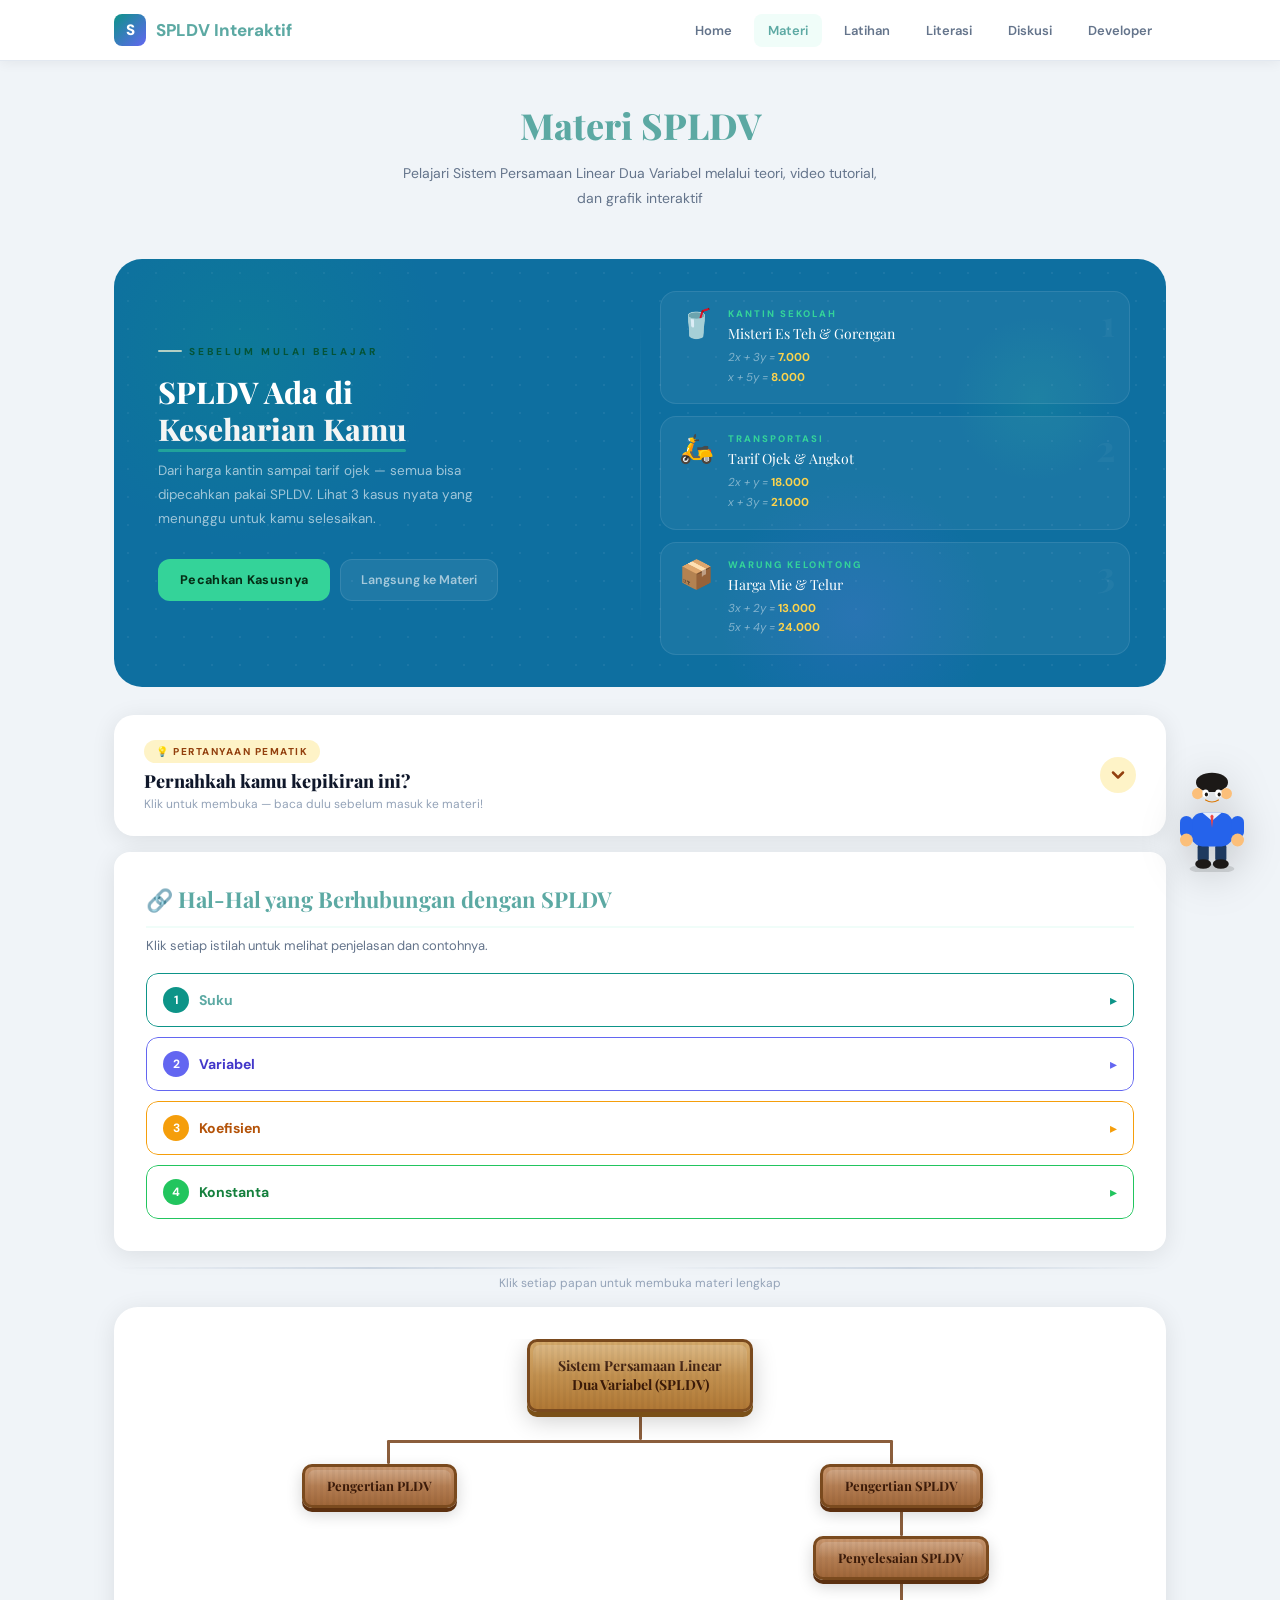
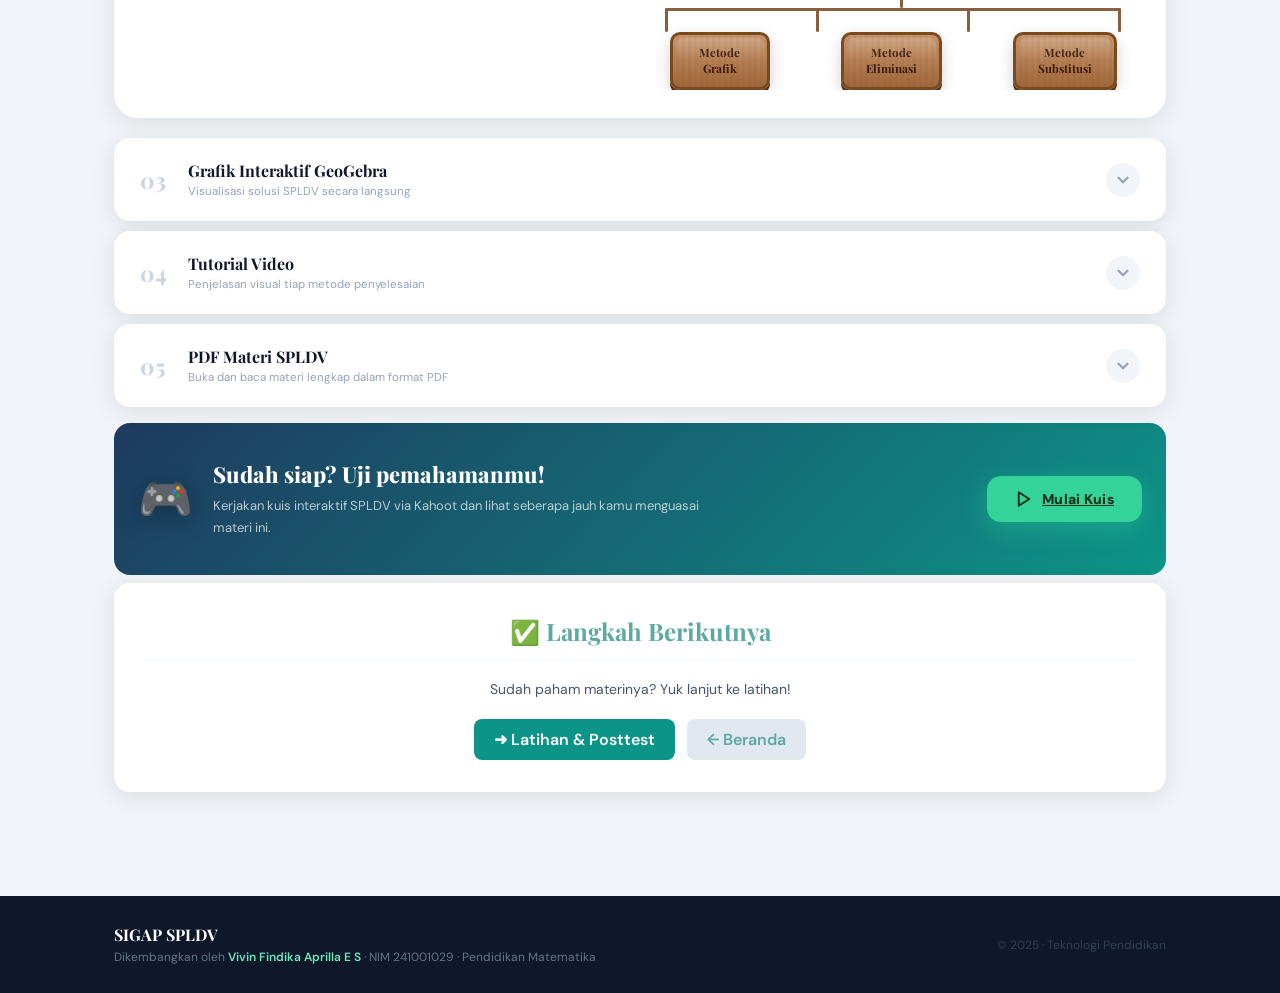
==== commit fd67c6a8: "Aggressive fix: add overflow-x auto and scale transform for tree diagram on mobile" ====
--- a/Project/materi.html
+++ b/Project/materi.html
@@ -835,7 +835,7 @@
     }
 
     /* Tree layout */
-    .tree { display:flex; flex-direction:column; align-items:center; gap:0; }
+    .tree { display:flex; flex-direction:column; align-items:center; gap:0; overflow-x: auto; -webkit-overflow-scrolling: touch; }
 
     /* NODE papan kayu */
     .pnode {
@@ -856,6 +856,7 @@
       white-space: nowrap;
       line-height: 1.4;
       min-width: 130px;
+      flex-shrink: 0;
     }
     .pnode::before {
       content: '';
@@ -1113,11 +1114,19 @@
       .mf-method-grid { grid-template-columns:1fr; }
     }
 
+    @media (max-width: 600px) {
+      .tree { transform: scale(0.9); transform-origin: top center; width: 111%; }
+      .tree-row { gap: 8px !important; }
+      .pnode { font-size:10px !important; padding:6px 10px !important; min-width:65px !important; white-space: normal !important; }
+      .pnode-root { font-size:11px !important; padding:8px 14px !important; min-width:110px !important; }
+    }
+
     @media (max-width: 480px) {
-      .tree-row { gap: 6px; }
-      .pnode { font-size:10px; padding:6px 10px; min-width:70px; white-space: normal; line-height: 1.2; }
-      .pnode-root { font-size:11px; padding:10px 16px; min-width:120px; }
-      .connector-v { min-height: 16px; }
+      .tree { transform: scale(0.85); width: 118%; }
+      .tree-row { gap: 4px !important; }
+      .pnode { font-size:9px !important; padding:4px 8px !important; min-width:60px !important; line-height: 1.1 !important; }
+      .pnode-root { font-size:10px !important; padding:6px 12px !important; min-width:100px !important; }
+      .connector-v { min-height: 12px; }
       .mf-header { padding:16px 16px 12px; }
       .mf-title { font-size:18px; }
       .mf-body { padding:16px 16px 20px; }
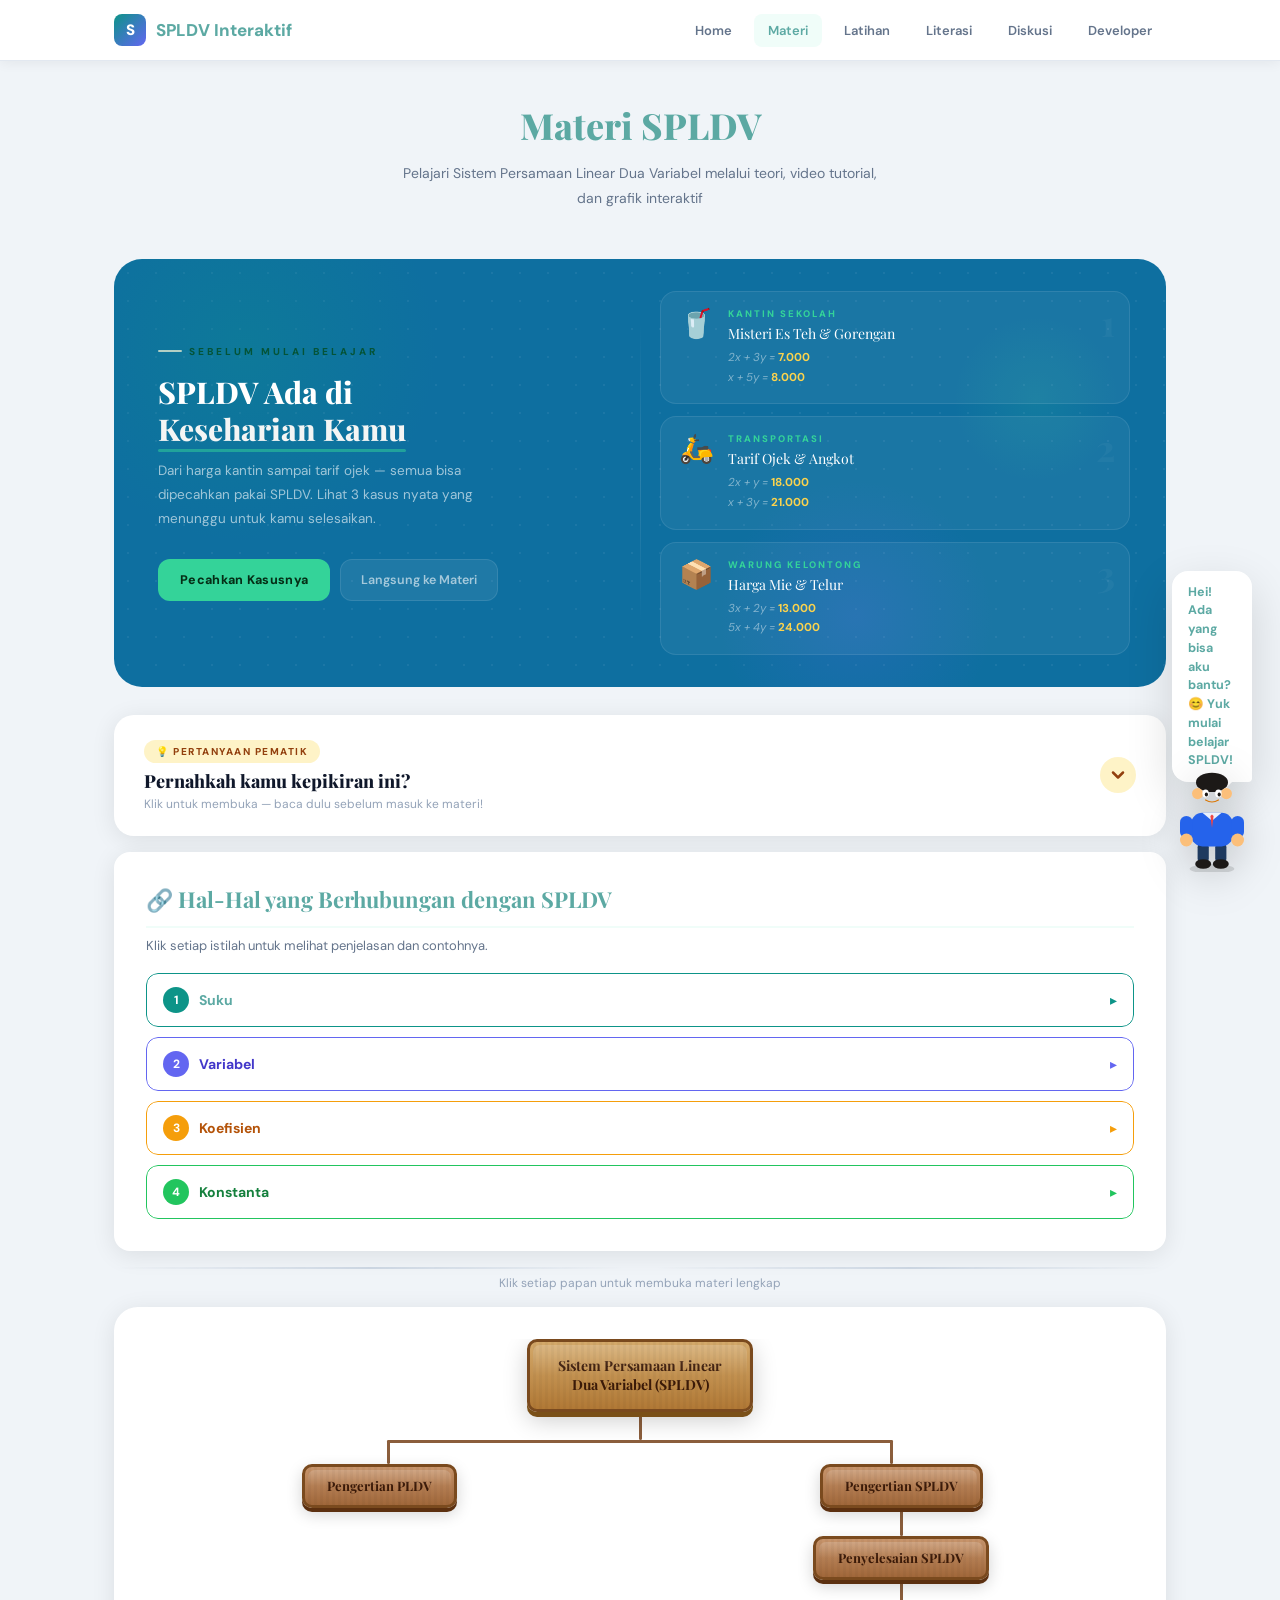
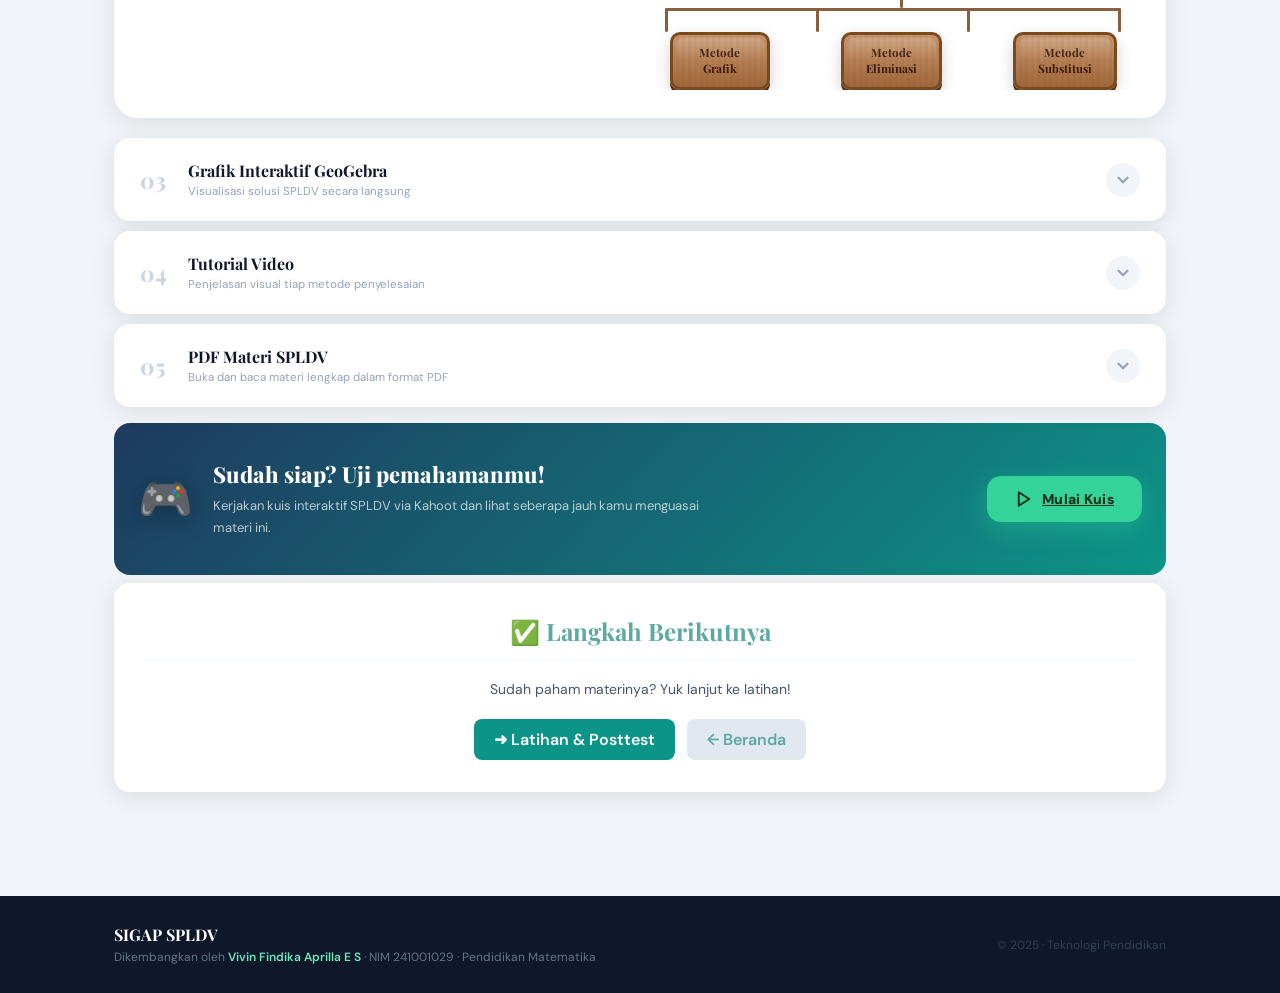
==== commit ec87278d: "Aggressive mobile fix: reduce padding for content sections and scale tree diagram to 70% for small s" ====
--- a/Project/materi.html
+++ b/Project/materi.html
@@ -159,6 +159,24 @@
       .content-section {
         padding: 20px;
         margin-bottom: 16px;
+      }
+    }
+
+    @media (max-width: 480px) {
+      .wrapper {
+        padding: 16px 12px 30px;
+      }
+      .content-section {
+        padding: 14px 12px;
+        margin-bottom: 12px;
+        border-radius: 12px;
+      }
+      .konsep-wrap {
+        padding: 16px 12px 14px;
+        border-radius: 20px;
+      }
+      .page-title {
+        font-size: 22px;
       }
 
       .method-card {
@@ -1025,6 +1043,7 @@
       padding: 28px 32px 24px;
       position: relative;
       flex-shrink: 0;
+      background: linear-gradient(135deg, #0F766E 0%, #0D9488 100%);
     }
     .mf-tag {
       font-size: 10px; font-weight:800; letter-spacing:2.5px;
@@ -1112,24 +1131,52 @@
       .mf-title { font-size:20px; }
       .mf-body { padding:20px 20px 24px; }
       .mf-method-grid { grid-template-columns:1fr; }
+      .modal-full { width: min(600px, 95vw); max-height: 85vh; border-radius: 24px; }
+      .mf-close { width: 32px; height: 32px; font-size: 14px; top: 16px; right: 16px; }
     }
 
     @media (max-width: 600px) {
-      .tree { transform: scale(0.9); transform-origin: top center; width: 111%; }
-      .tree-row { gap: 8px !important; }
+      .tree { transform: scale(0.88); width: 115%; }
+      .tree-row { gap: 6px !important; }
       .pnode { font-size:10px !important; padding:6px 10px !important; min-width:65px !important; white-space: normal !important; }
       .pnode-root { font-size:11px !important; padding:8px 14px !important; min-width:110px !important; }
+      .modal-full { width: 94vw; max-height: 80vh; border-radius: 20px; }
+      .mf-header { padding: 18px 16px 14px; }
+      .mf-tag { font-size: 9px; margin-bottom: 4px; }
+      .mf-title { font-size: 18px; line-height: 1.3; }
+      .mf-close { width: 28px; height: 28px; font-size: 12px; top: 12px; right: 12px; }
+      .mf-body { padding: 16px 16px 20px; }
+      .mf-body p { font-size: 13px; line-height: 1.7; }
+      .mf-formula { font-size: 14px; padding: 12px 14px; margin: 12px 0; }
+      .mf-soal-text { font-size: 12.5px; }
+      .mf-method-grid { gap: 10px; }
     }
 
     @media (max-width: 480px) {
-      .tree { transform: scale(0.85); width: 118%; }
-      .tree-row { gap: 4px !important; }
-      .pnode { font-size:9px !important; padding:4px 8px !important; min-width:60px !important; line-height: 1.1 !important; }
-      .pnode-root { font-size:10px !important; padding:6px 12px !important; min-width:100px !important; }
-      .connector-v { min-height: 12px; }
-      .mf-header { padding:16px 16px 12px; }
-      .mf-title { font-size:18px; }
-      .mf-body { padding:16px 16px 20px; }
+      .tree { transform: scale(0.70); width: 142%; }
+      .tree-row { gap: 0 !important; }
+      .pnode { font-size:7px !important; padding:3px 6px !important; min-width:50px !important; line-height: 1 !important; border-radius: 6px; }
+      .pnode-root { font-size:8px !important; padding:5px 10px !important; min-width:75px !important; font-size: 8px !important; }
+      .pnode::before { inset: 2px; }
+      .connector-v { min-height: 8px; width: 2px; }
+      .modal-full { width: 90vw; max-height: 75vh; border-radius: 16px; top: 55% !important; }
+      .mf-header { padding: 14px 12px 10px; }
+      .mf-tag { font-size: 8px; letter-spacing: 1px; }
+      .mf-title { font-size: 16px; }
+      .mf-close { width: 24px; height: 24px; font-size: 10px; top: 10px; right: 10px; }
+      .mf-body { padding: 12px 12px 16px; overflow-y: auto; }
+      .mf-body p { font-size: 12px; line-height: 1.6; margin-bottom: 8px; }
+      .mf-formula { font-size: 12px; padding: 10px 12px; margin: 10px 0; }
+      .mf-chips { gap: 6px; margin: 10px 0; }
+      .mfc-green, .mfc-red { font-size: 11px; padding: 5px 10px; }
+      .mf-divider { margin: 12px 0; }
+      .mf-soal-block { padding: 14px 16px; margin-top: 2px; border-radius: 12px; }
+      .mf-soal-label { font-size: 9px; margin-bottom: 8px; }
+      .mf-soal-text { font-size: 11.5px; }
+      .mf-method-grid { grid-template-columns: 1fr; gap: 8px; margin-top: 10px; }
+      .mf-method-card { padding: 12px 12px; border-radius: 10px; }
+      .mf-method-card strong { font-size: 11px; margin-bottom: 3px; }
+      .mf-method-card span { font-size: 10px; }
     }
 
     /* ── FLOATING MASCOT ── */
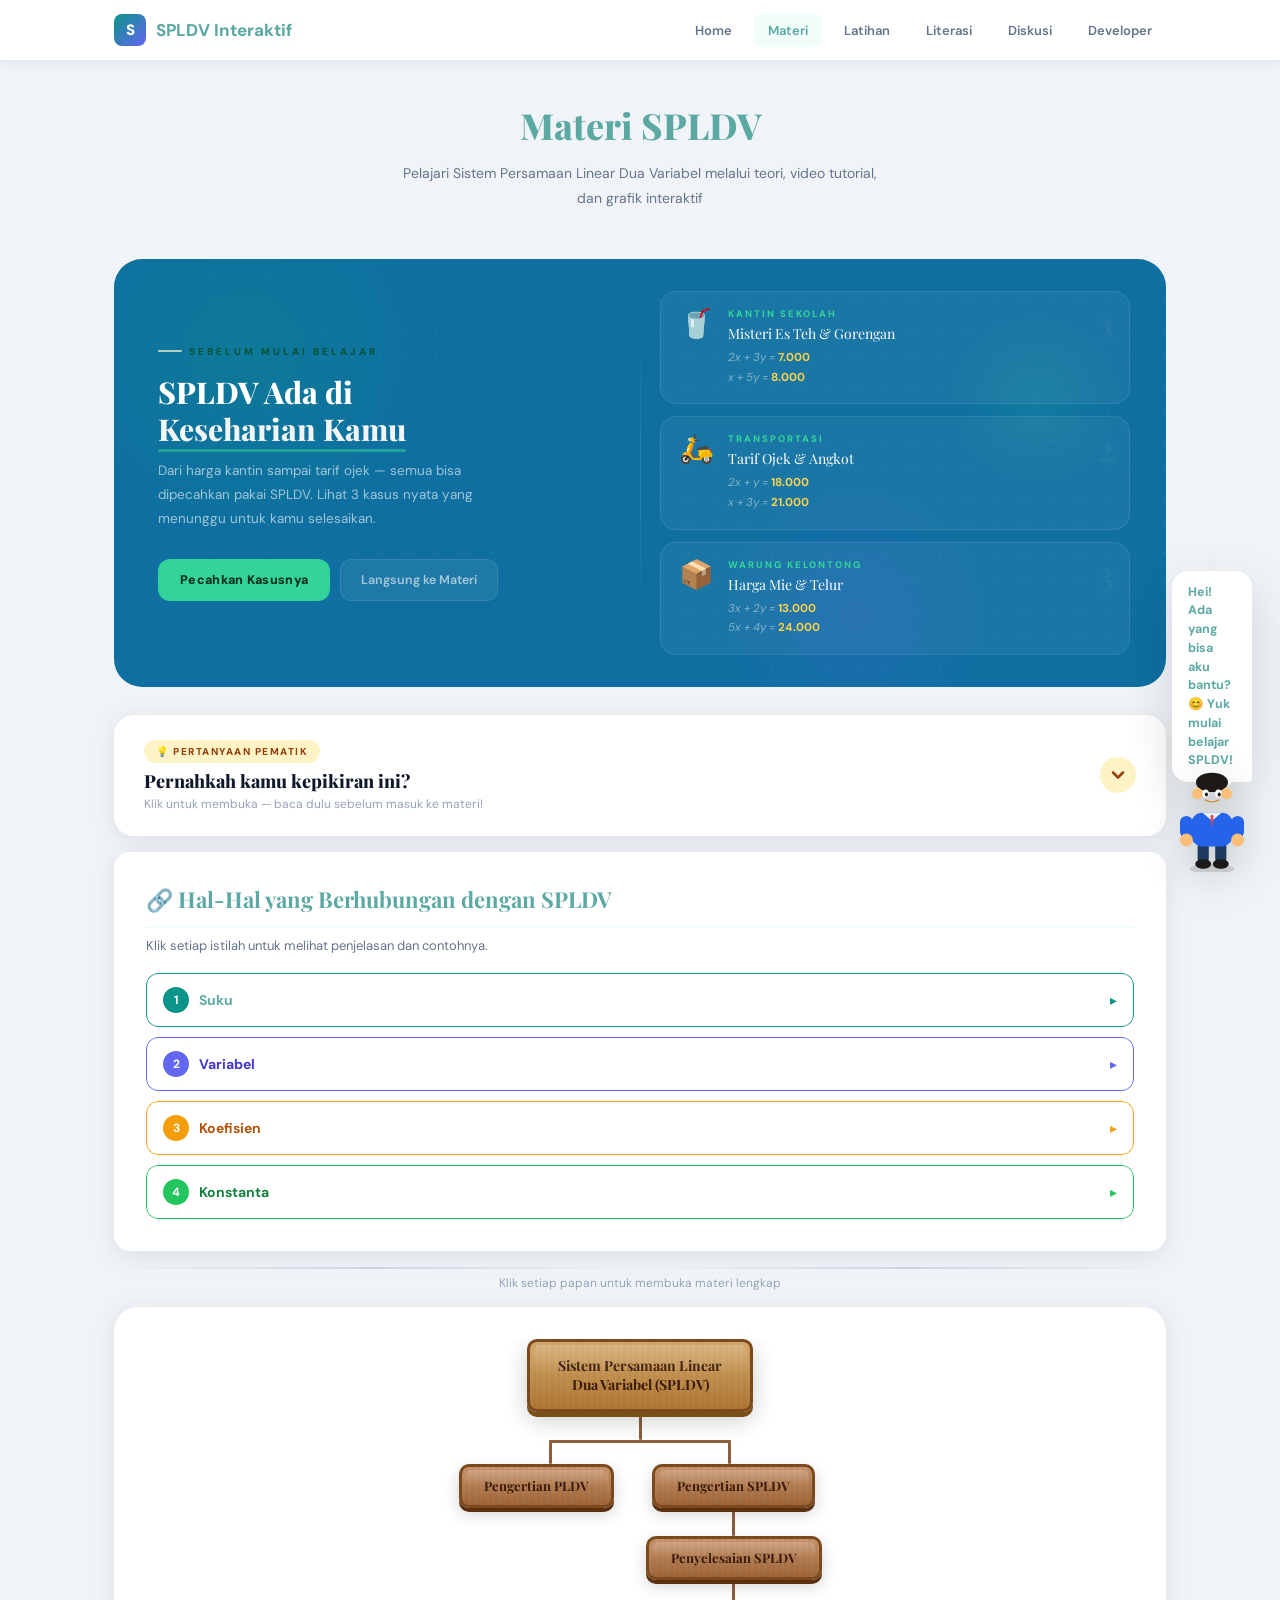
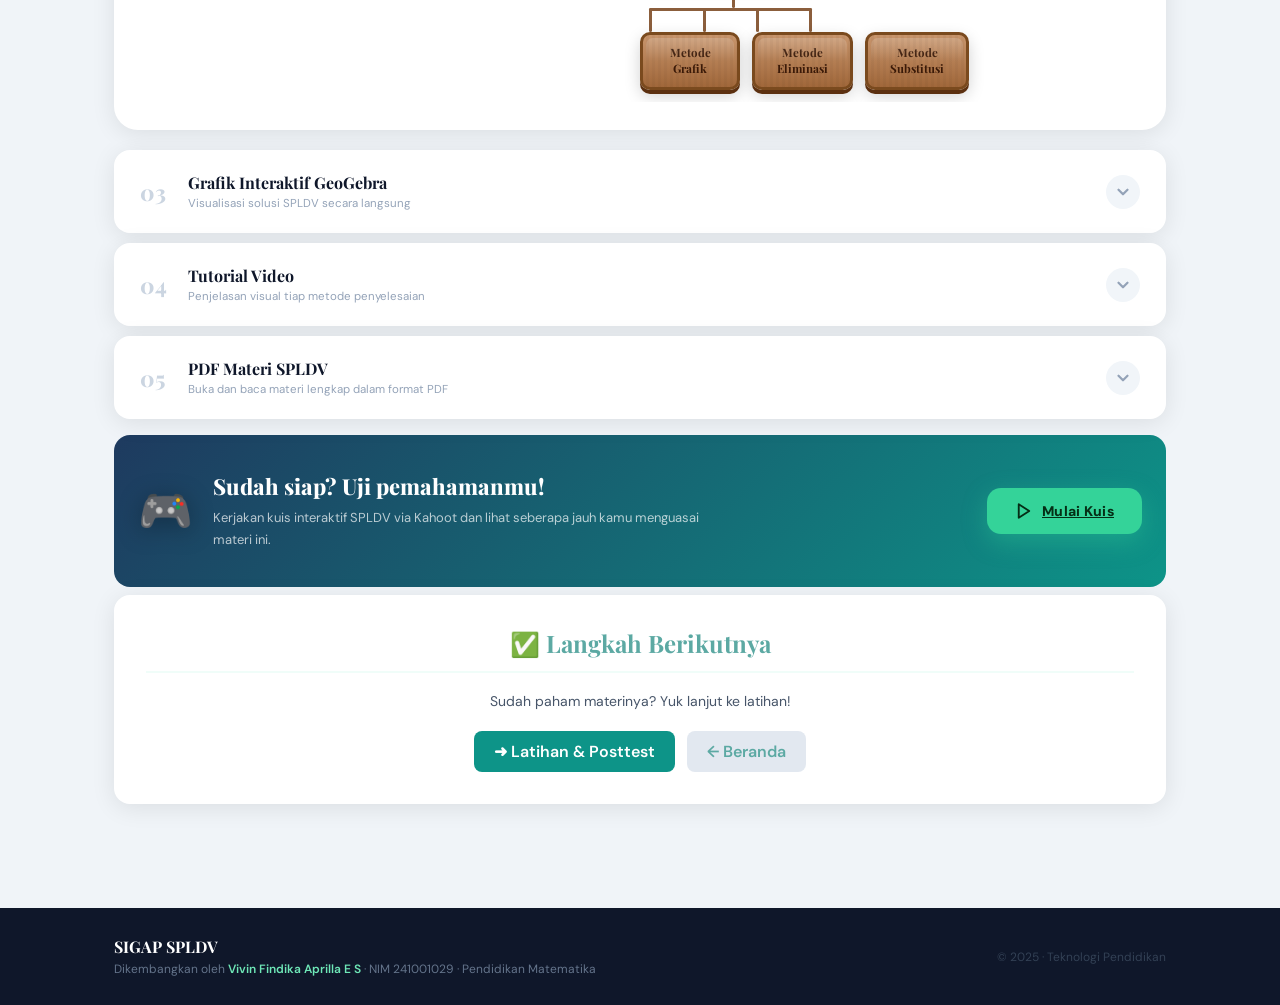
==== commit e3b9bd62: "fix: responsive layout and modal clipping issues" ====
--- a/Project/materi.html
+++ b/Project/materi.html
@@ -849,11 +849,10 @@
       border-radius: 24px;
       box-shadow: var(--shadow);
       padding: 32px 20px 28px;
-      overflow: hidden;
     }
 
     /* Tree layout */
-    .tree { display:flex; flex-direction:column; align-items:center; gap:0; overflow-x: auto; -webkit-overflow-scrolling: touch; }
+    .tree { display:flex; flex-direction:column; align-items:center; gap:0; margin: 0 auto; width: max-content; }
 
     /* NODE papan kayu */
     .pnode {
@@ -1136,7 +1135,6 @@
     }
 
     @media (max-width: 600px) {
-      .tree { transform: scale(0.88); width: 115%; }
       .tree-row { gap: 6px !important; }
       .pnode { font-size:10px !important; padding:6px 10px !important; min-width:65px !important; white-space: normal !important; }
       .pnode-root { font-size:11px !important; padding:8px 14px !important; min-width:110px !important; }
@@ -1153,7 +1151,6 @@
     }
 
     @media (max-width: 480px) {
-      .tree { transform: scale(0.70); width: 142%; }
       .tree-row { gap: 0 !important; }
       .pnode { font-size:7px !important; padding:3px 6px !important; min-width:50px !important; line-height: 1 !important; border-radius: 6px; }
       .pnode-root { font-size:8px !important; padding:5px 10px !important; min-width:75px !important; font-size: 8px !important; }
@@ -1412,9 +1409,10 @@
     <p class="konsep-hint">Klik setiap papan untuk membuka materi lengkap</p>
 
     <div class="konsep-wrap">
-      <div class="tree">
-
-        <!-- ROOT -->
+      <div class="tree-scroll-container" style="width: 100%; overflow-x: auto; -webkit-overflow-scrolling: touch; padding-bottom: 12px;">
+        <div class="tree">
+
+          <!-- ROOT -->
         <div class="tree-col">
           <div class="pnode pnode-root" onclick="openModal('mroot')">
             Sistem Persamaan Linear<br>Dua Variabel (SPLDV)
@@ -1475,7 +1473,8 @@
           </div>
         </div>
 
-      </div><!-- end tree -->
+        </div><!-- end tree -->
+      </div><!-- end tree-scroll-container -->
     </div><!-- end konsep-wrap -->
   </div>
 
@@ -2300,6 +2299,9 @@
   }
 </script>
 <script>
+  // Pindahkan modal ke body untuk menghindari bug z-index/transform
+  document.querySelectorAll('.modal-full, .modal-overlay').forEach(el => document.body.appendChild(el));
+
   // ── MODAL PETA KONSEP ──
   function openModal(id) {
     document.getElementById('modalOverlay').classList.add('active');
